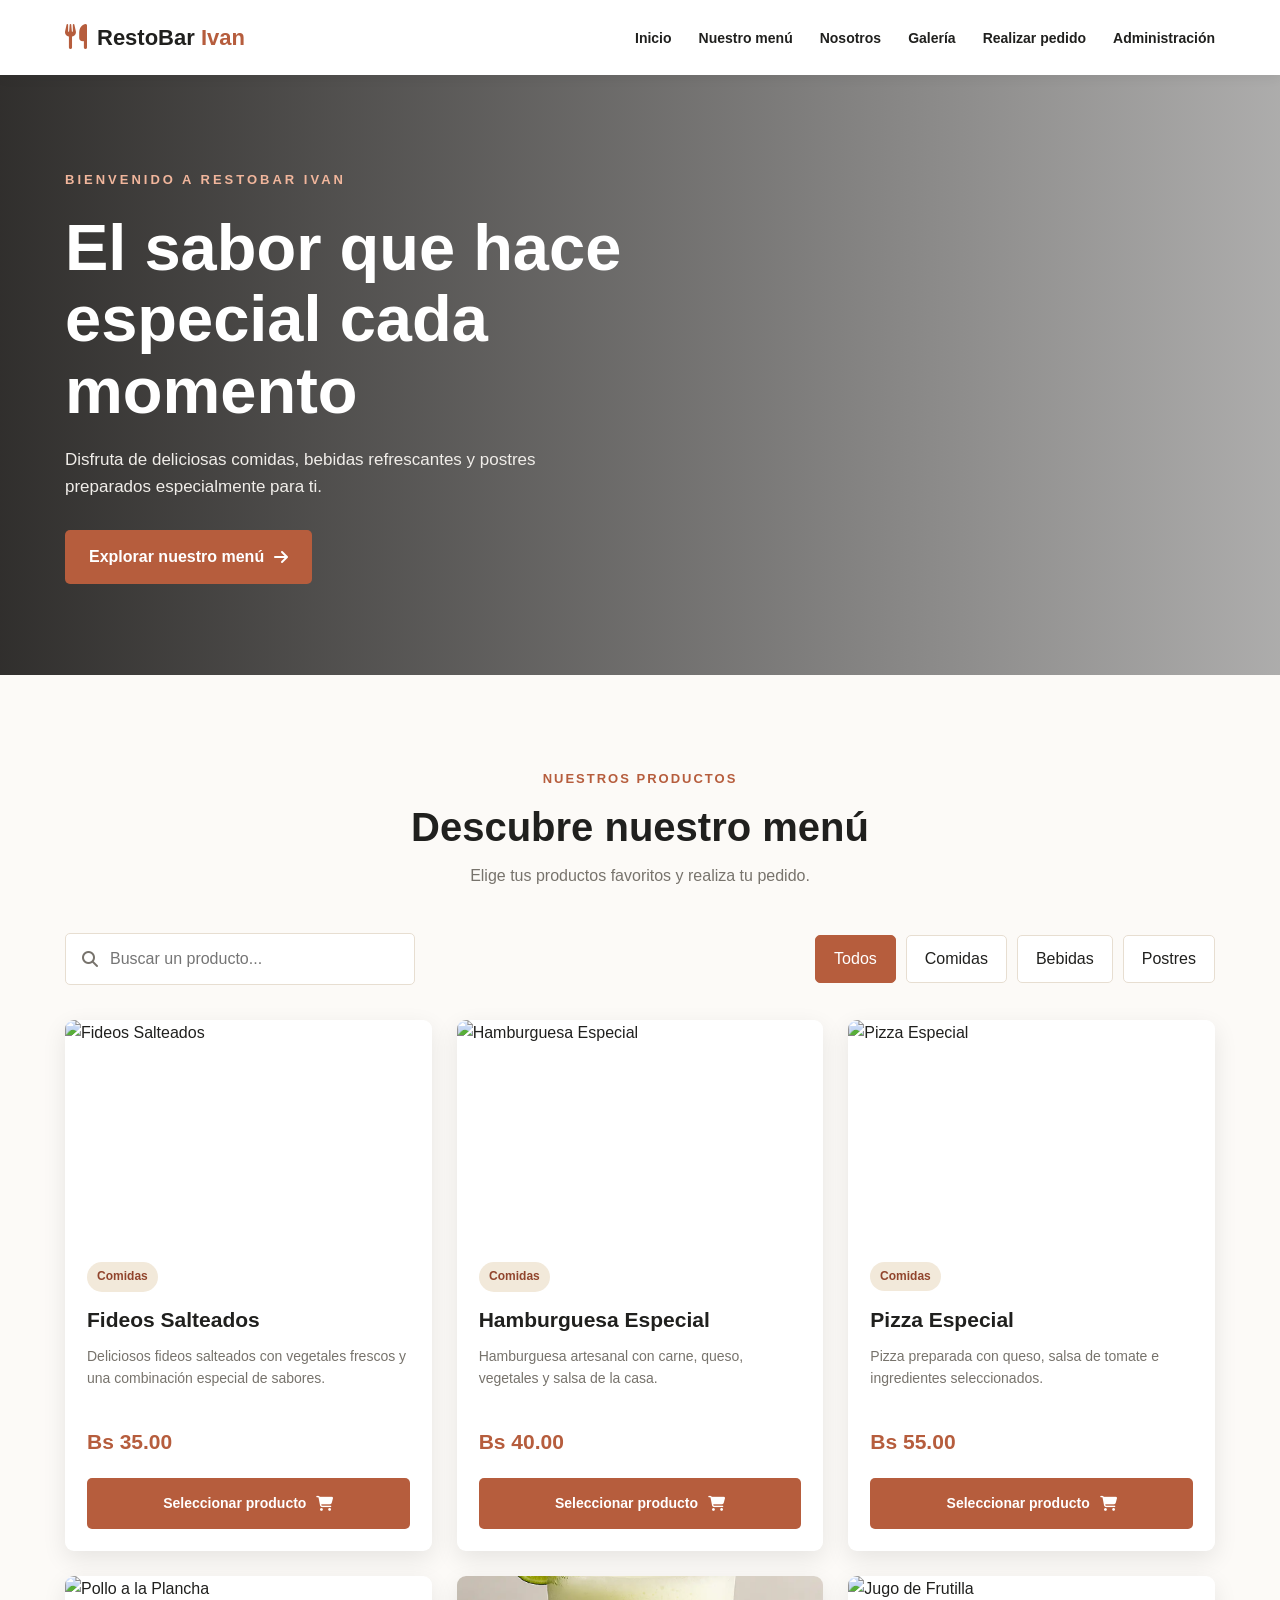
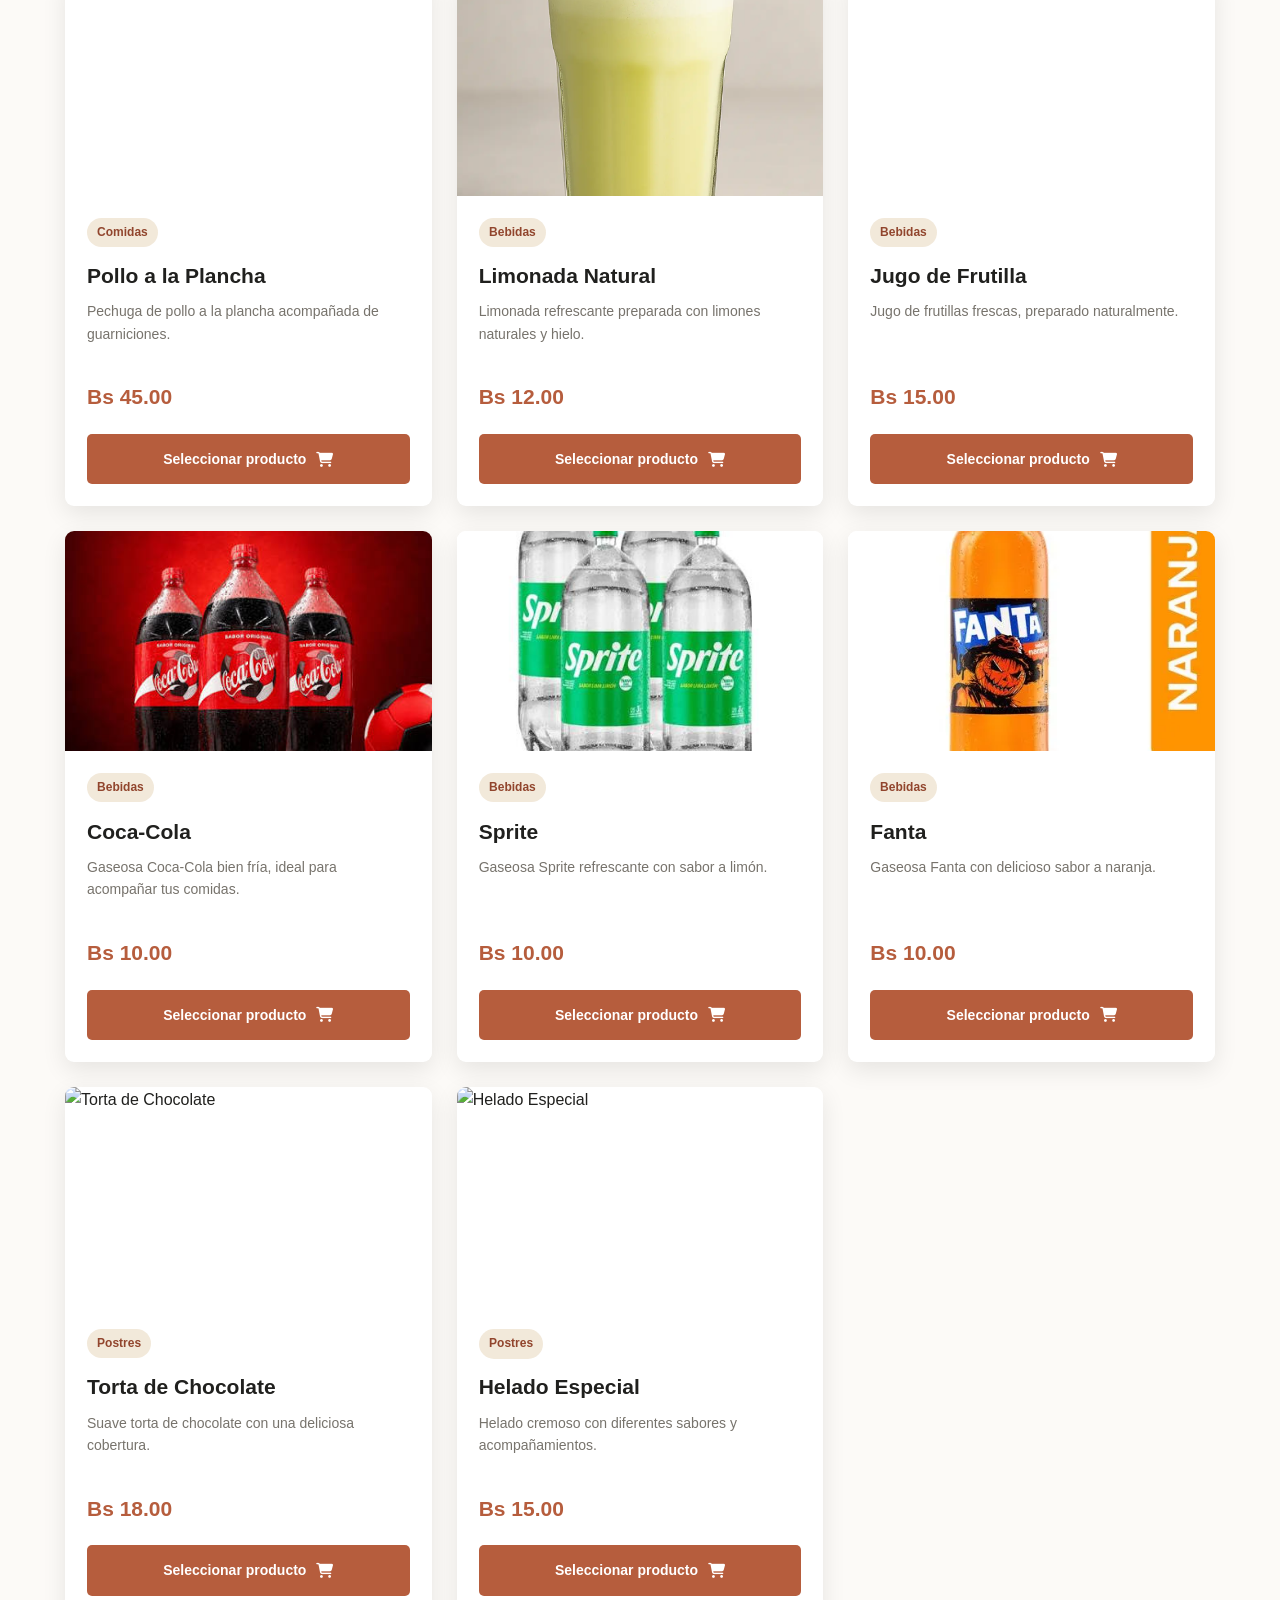
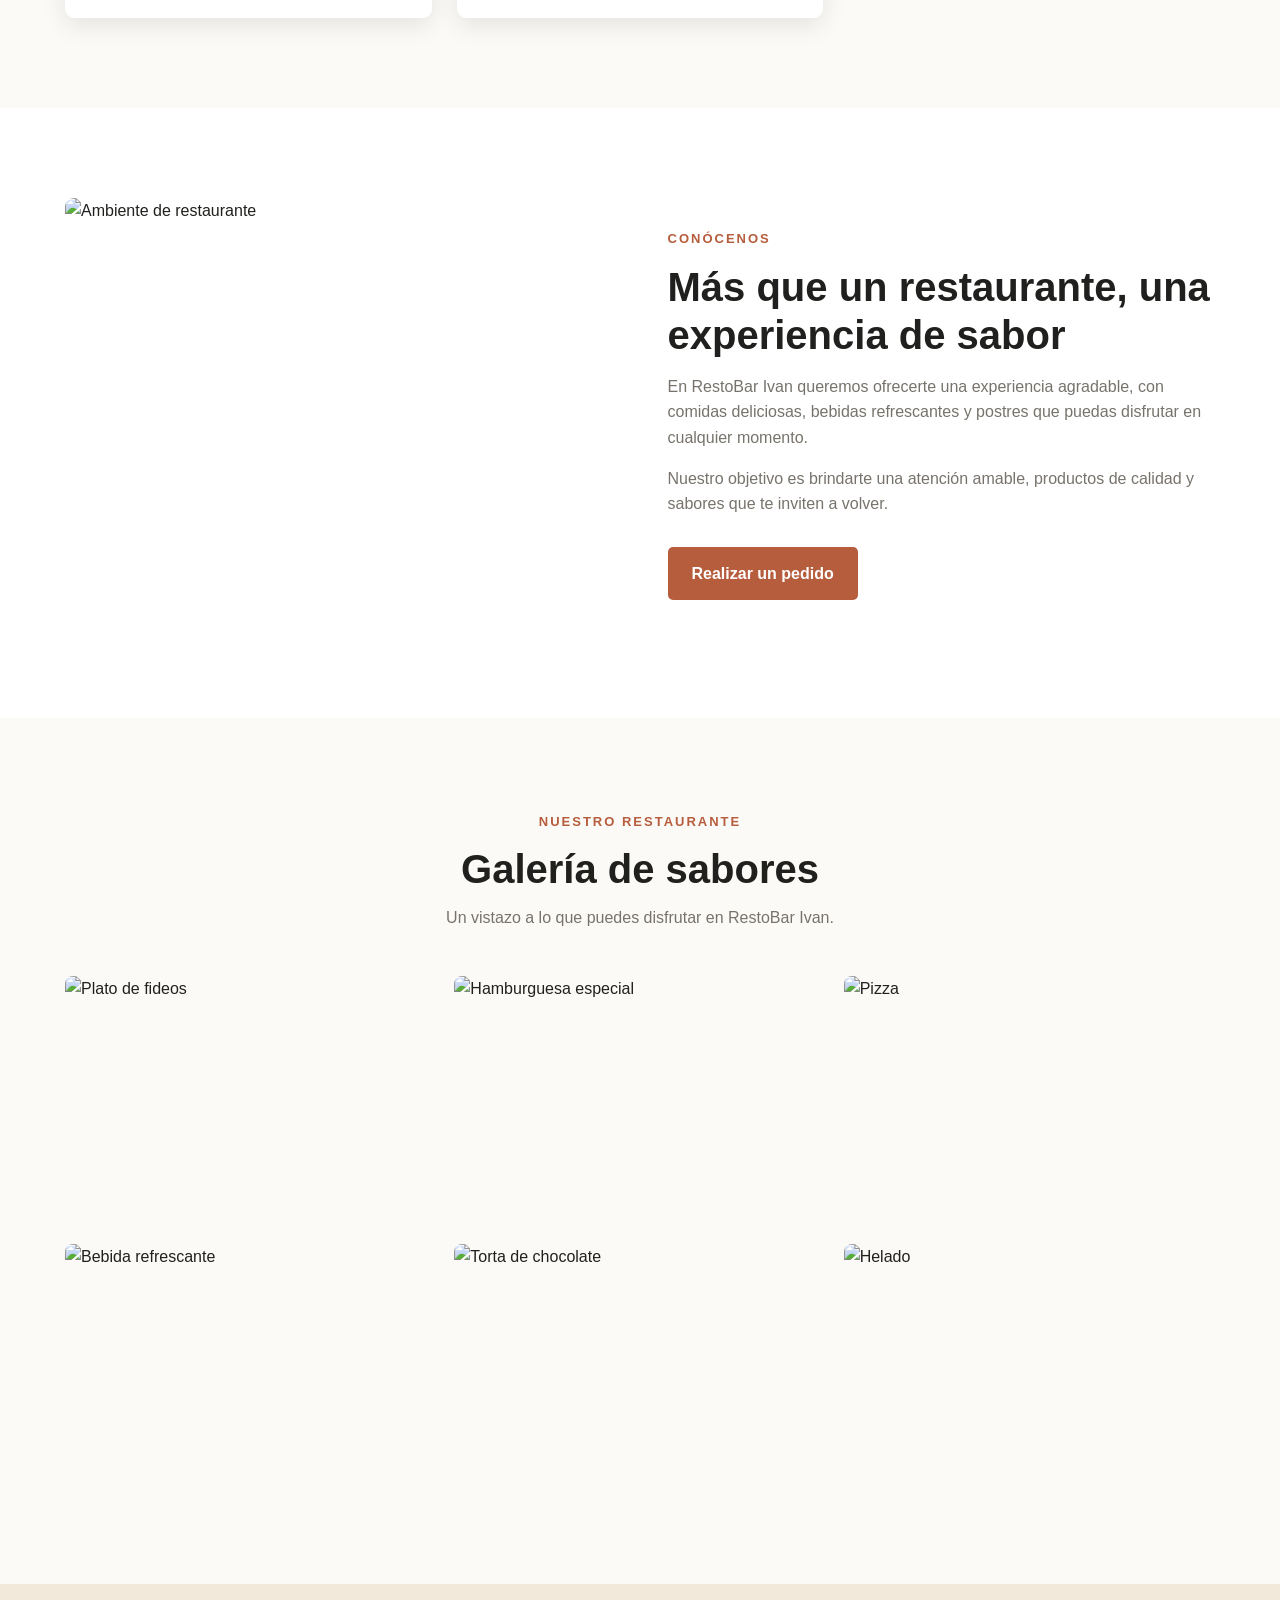
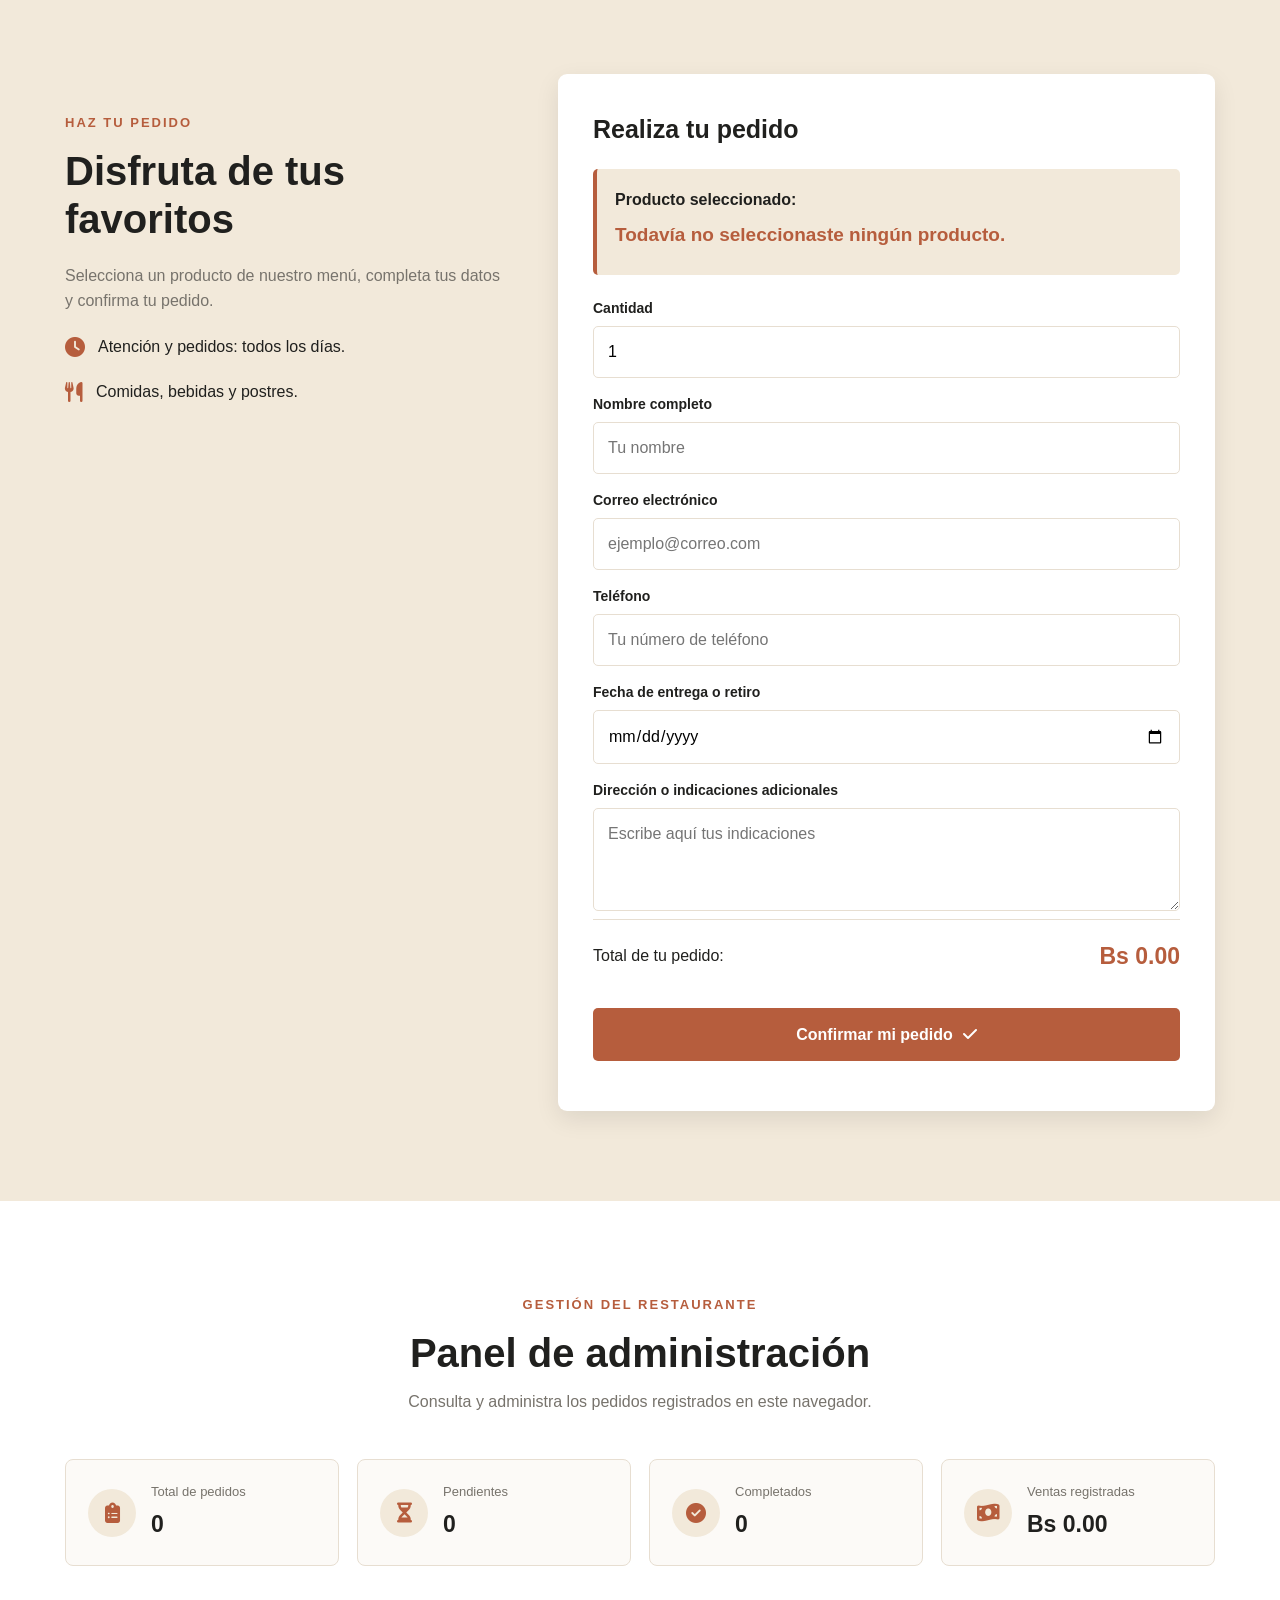
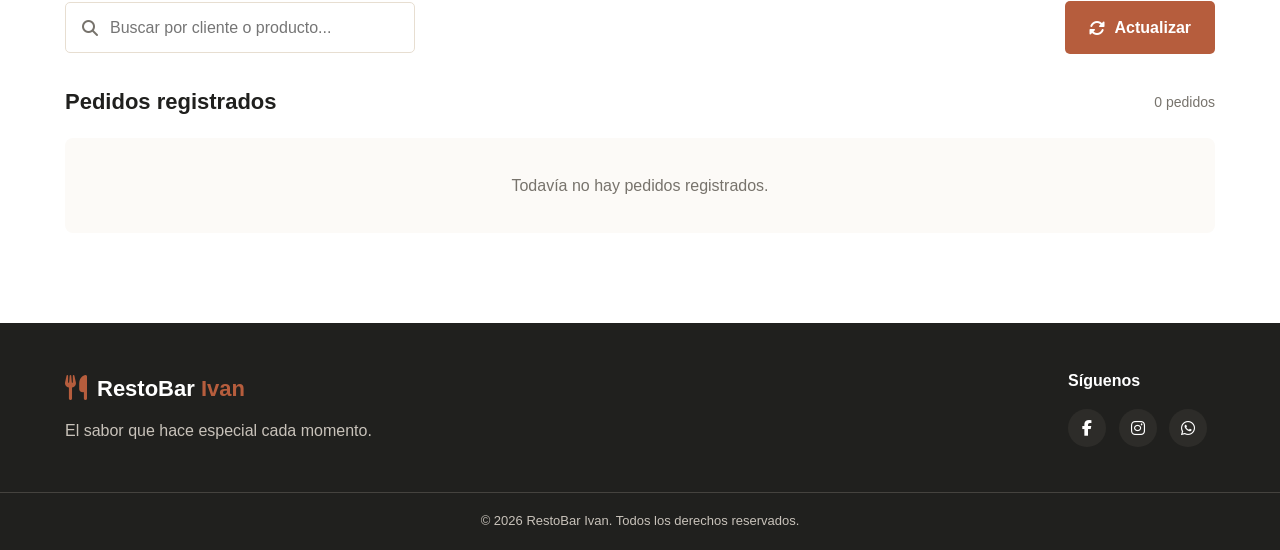
==== index.html @ 2845a268 "Add files via upload" ====
<!DOCTYPE html>
<html lang="es">
<head>
    <meta charset="UTF-8">
    <meta name="viewport" content="width=device-width, initial-scale=1.0">
    <meta name="description" content="RestoBar Ivan: comidas, bebidas y postres preparados con ingredientes de calidad.">
    <title>RestoBar Ivan | Restaurante</title>

    <link rel="stylesheet" href="style.css">

    <!-- Iconos -->
    <link rel="stylesheet"
          href="https://cdnjs.cloudflare.com/ajax/libs/font-awesome/6.5.2/css/all.min.css">
</head>

<body>

    <!-- ENCABEZADO Y NAVEGACIÓN -->
    <header class="header">
        <nav class="navbar container">
            <a href="#inicio" class="logo">
                <i class="fa-solid fa-utensils"></i>
                <span>RestoBar <strong>Ivan</strong></span>
            </a>

            <button class="menu-toggle" id="menuToggle" aria-label="Abrir menú">
                <i class="fa-solid fa-bars"></i>
            </button>

            <ul class="nav-links" id="navLinks">
                <li><a href="#inicio">Inicio</a></li>
                <li><a href="#menu">Nuestro menú</a></li>
                <li><a href="#nosotros">Nosotros</a></li>
                <li><a href="#galeria">Galería</a></li>
                <li><a href="#reservas">Realizar pedido</a></li>
                <li><a href="#pedidos">Administración</a></li>
            </ul>
        </nav>
    </header>

    <main>

        <!-- INICIO -->
        <section class="hero" id="inicio">
            <div class="hero-overlay"></div>

            <div class="hero-content container">
                <span class="hero-subtitle">BIENVENIDO A RESTOBAR IVAN</span>
                <h1>El sabor que hace especial cada momento</h1>
                <p>
                    Disfruta de deliciosas comidas, bebidas refrescantes
                    y postres preparados especialmente para ti.
                </p>

                <a href="#menu" class="btn">
                    Explorar nuestro menú
                    <i class="fa-solid fa-arrow-right"></i>
                </a>
            </div>
        </section>

        <!-- MENÚ -->
        <section class="menu-section section-padding" id="menu">
            <div class="container">

                <div class="section-heading">
                    <span class="section-subtitle">NUESTROS PRODUCTOS</span>
                    <h2>Descubre nuestro menú</h2>
                    <p>Elige tus productos favoritos y realiza tu pedido.</p>
                </div>

                <div class="menu-tools">
                    <div class="search-box">
                        <i class="fa-solid fa-magnifying-glass"></i>
                        <input
                            type="search"
                            id="buscador"
                            placeholder="Buscar un producto..."
                            aria-label="Buscar productos">
                    </div>

                    <div class="filter-buttons">
                        <button class="filter-btn active" data-category="Todos">Todos</button>
                        <button class="filter-btn" data-category="Comidas">Comidas</button>
                        <button class="filter-btn" data-category="Bebidas">Bebidas</button>
                        <button class="filter-btn" data-category="Postres">Postres</button>
                    </div>
                </div>

                <div class="menu-grid" id="menuGrid">
                    <p class="loading-message">Cargando nuestro menú...</p>
                </div>

            </div>
        </section>

        <!-- NOSOTROS -->
        <section class="about-section section-padding" id="nosotros">
            <div class="container about-container">

                <div class="about-image">
                    <img
                        src="https://images.unsplash.com/photo-1414235077428-338989a2e8c0?w=1000"
                        alt="Ambiente de restaurante">
                </div>

                <div class="about-content">
                    <span class="section-subtitle">CONÓCENOS</span>
                    <h2>Más que un restaurante, una experiencia de sabor</h2>

                    <p>
                        En RestoBar Ivan queremos ofrecerte una experiencia
                        agradable, con comidas deliciosas, bebidas refrescantes
                        y postres que puedas disfrutar en cualquier momento.
                    </p>

                    <p>
                        Nuestro objetivo es brindarte una atención amable,
                        productos de calidad y sabores que te inviten a volver.
                    </p>

                    <a href="#reservas" class="btn">
                        Realizar un pedido
                    </a>
                </div>

            </div>
        </section>

        <!-- GALERÍA -->
        <section class="gallery-section section-padding" id="galeria">
            <div class="container">

                <div class="section-heading">
                    <span class="section-subtitle">NUESTRO RESTAURANTE</span>
                    <h2>Galería de sabores</h2>
                    <p>Un vistazo a lo que puedes disfrutar en RestoBar Ivan.</p>
                </div>

                <div class="gallery-grid">
                    <div class="gallery-item">
                        <img
                            src="https://images.unsplash.com/photo-1569718212165-3a8278d5f624?w=800"
                            alt="Plato de fideos">
                    </div>

                    <div class="gallery-item">
                        <img
                            src="https://images.unsplash.com/photo-1568901346375-23c9450c58cd?w=800"
                            alt="Hamburguesa especial">
                    </div>

                    <div class="gallery-item">
                        <img
                            src="https://images.unsplash.com/photo-1513104890138-7c749659a591?w=800"
                            alt="Pizza">
                    </div>

                    <div class="gallery-item">
                        <img
                            src="https://images.unsplash.com/photo-1513558161293-cdaf765edfd4?w=800"
                            alt="Bebida refrescante">
                    </div>

                    <div class="gallery-item">
                        <img
                            src="https://images.unsplash.com/photo-1578985545062-69928b1d9587?w=800"
                            alt="Torta de chocolate">
                    </div>

                    <div class="gallery-item">
                        <img
                            src="https://images.unsplash.com/photo-1563805042-7684c019e1cb?w=800"
                            alt="Helado">
                    </div>
                </div>

            </div>
        </section>

        <!-- FORMULARIO DE PEDIDOS -->
        <section class="reservation-section section-padding" id="reservas">
            <div class="container reservation-container">

                <div class="reservation-info">
                    <span class="section-subtitle">HAZ TU PEDIDO</span>
                    <h2>Disfruta de tus favoritos</h2>

                    <p>
                        Selecciona un producto de nuestro menú, completa tus
                        datos y confirma tu pedido.
                    </p>

                    <div class="contact-item">
                        <i class="fa-solid fa-clock"></i>
                        <span>Atención y pedidos: todos los días.</span>
                    </div>

                    <div class="contact-item">
                        <i class="fa-solid fa-utensils"></i>
                        <span>Comidas, bebidas y postres.</span>
                    </div>
                </div>

                <form id="reservationForm" class="reservation-form">

                    <h3>Realiza tu pedido</h3>

                    <div class="order-details">
                        <p><strong>Producto seleccionado:</strong></p>
                        <p id="pedidoSeleccionado">
                            Todavía no seleccionaste ningún producto.
                        </p>
                        <p id="precioSeleccionado"></p>
                    </div>

                    <input type="hidden" id="productoPedido">

                    <label for="cantidadPedido">Cantidad</label>
                    <input
                        type="number"
                        id="cantidadPedido"
                        min="1"
                        max="50"
                        value="1"
                        required>

                    <label for="nombre">Nombre completo</label>
                    <input
                        type="text"
                        id="nombre"
                        placeholder="Tu nombre"
                        required>

                    <label for="correo">Correo electrónico</label>
                    <input
                        type="email"
                        id="correo"
                        placeholder="ejemplo@correo.com"
                        required>

                    <label for="telefono">Teléfono</label>
                    <input
                        type="tel"
                        id="telefono"
                        placeholder="Tu número de teléfono"
                        required>

                    <label for="fecha">Fecha de entrega o retiro</label>
                    <input type="date" id="fecha" required>

                    <label for="mensaje">Dirección o indicaciones adicionales</label>
                    <textarea
                        id="mensaje"
                        rows="3"
                        placeholder="Escribe aquí tus indicaciones"></textarea>

                    <div class="order-total">
                        <span>Total de tu pedido:</span>
                        <strong id="totalPedido">Bs 0.00</strong>
                    </div>

                    <button type="submit" class="btn btn-submit">
                        Confirmar mi pedido
                        <i class="fa-solid fa-check"></i>
                    </button>

                    <p id="formMessage" class="form-message" aria-live="polite"></p>

                </form>

            </div>
        </section>

        <!-- PANEL DE ADMINISTRACIÓN -->
        <section class="admin-section section-padding" id="pedidos">
            <div class="container">

                <div class="section-heading">
                    <span class="section-subtitle">GESTIÓN DEL RESTAURANTE</span>
                    <h2>Panel de administración</h2>
                    <p>Consulta y administra los pedidos registrados en este navegador.</p>
                </div>

                <div class="admin-stats">

                    <div class="stat-card">
                        <div class="stat-icon">
                            <i class="fa-solid fa-clipboard-list"></i>
                        </div>
                        <div>
                            <p>Total de pedidos</p>
                            <h3 id="totalPedidos">0</h3>
                        </div>
                    </div>

                    <div class="stat-card">
                        <div class="stat-icon">
                            <i class="fa-solid fa-hourglass-half"></i>
                        </div>
                        <div>
                            <p>Pendientes</p>
                            <h3 id="pedidosPendientes">0</h3>
                        </div>
                    </div>

                    <div class="stat-card">
                        <div class="stat-icon">
                            <i class="fa-solid fa-circle-check"></i>
                        </div>
                        <div>
                            <p>Completados</p>
                            <h3 id="pedidosCompletados">0</h3>
                        </div>
                    </div>

                    <div class="stat-card">
                        <div class="stat-icon">
                            <i class="fa-solid fa-money-bill-wave"></i>
                        </div>
                        <div>
                            <p>Ventas registradas</p>
                            <h3 id="ventasTotales">Bs 0.00</h3>
                        </div>
                    </div>

                </div>

                <div class="admin-tools">
                    <div class="search-box">
                        <i class="fa-solid fa-magnifying-glass"></i>
                        <input
                            type="search"
                            id="buscarPedido"
                            placeholder="Buscar por cliente o producto...">
                    </div>

                    <button class="btn" id="actualizarPedidos" type="button">
                        <i class="fa-solid fa-rotate"></i>
                        Actualizar
                    </button>
                </div>

                <div class="orders-heading">
                    <h3>Pedidos registrados</h3>
                    <span id="cantidadPedidos">0 pedidos</span>
                </div>

                <div class="orders-container" id="listaPedidos">
                    <p class="no-orders">Todavía no hay pedidos registrados.</p>
                </div>

            </div>
        </section>

    </main>

    <!-- PIE DE PÁGINA -->
    <footer class="footer">
        <div class="container footer-content">

            <div class="footer-brand">
                <a href="#inicio" class="logo">
                    <i class="fa-solid fa-utensils"></i>
                    <span>RestoBar <strong>Ivan</strong></span>
                </a>
                <p>El sabor que hace especial cada momento.</p>
            </div>

            <div class="footer-social">
                <h4>Síguenos</h4>
                <a href="#inicio" aria-label="Facebook">
                    <i class="fa-brands fa-facebook-f"></i>
                </a>
                <a href="#inicio" aria-label="Instagram">
                    <i class="fa-brands fa-instagram"></i>
                </a>
                <a href="#inicio" aria-label="WhatsApp">
                    <i class="fa-brands fa-whatsapp"></i>
                </a>
            </div>

        </div>

        <div class="footer-bottom">
            <p>&copy; 2026 RestoBar Ivan. Todos los derechos reservados.</p>
        </div>
    </footer>

    <script src="script.js"></script>

</body>
</html>
---- style.css ----
/* =========================================
   CONFIGURACIÓN GENERAL
========================================= */

:root {
    --primary: #B65D3D;
    --primary-dark: #91452D;
    --dark: #20201E;
    --dark-light: #2D2C29;
    --cream: #F2E9DA;
    --white: #FFFFFF;
    --gray: #77736C;
    --olive: #78805B;
    --border: #E7DED1;
    --shadow: 0 8px 25px rgba(0, 0, 0, 0.09);
}

* {
    margin: 0;
    padding: 0;
    box-sizing: border-box;
    scroll-behavior: smooth;
}

body {
    font-family: Arial, Helvetica, sans-serif;
    color: var(--dark);
    background: var(--white);
    line-height: 1.6;
}

img {
    display: block;
    width: 100%;
}

a {
    text-decoration: none;
    color: inherit;
}

button,
input,
textarea {
    font: inherit;
}

button {
    cursor: pointer;
}

.container {
    width: min(1150px, 90%);
    margin: auto;
}

.section-padding {
    padding: 90px 0;
}

.section-heading {
    text-align: center;
    max-width: 650px;
    margin: 0 auto 45px;
}

.section-subtitle {
    color: var(--primary);
    font-weight: 700;
    font-size: 13px;
    letter-spacing: 2px;
}

.section-heading h2,
.about-content h2,
.reservation-info h2 {
    font-size: clamp(28px, 4vw, 40px);
    line-height: 1.2;
    margin: 12px 0;
}

.section-heading p {
    color: var(--gray);
}

/* =========================================
   BOTONES
========================================= */

.btn {
    display: inline-flex;
    align-items: center;
    justify-content: center;
    gap: 10px;
    padding: 14px 24px;
    border: none;
    border-radius: 5px;
    background: var(--primary);
    color: var(--white);
    font-weight: 700;
    transition: 0.3s ease;
}

.btn:hover {
    background: var(--primary-dark);
    transform: translateY(-3px);
}

/* =========================================
   ENCABEZADO Y NAVEGACIÓN
========================================= */

.header {
    position: sticky;
    top: 0;
    z-index: 1000;
    background: var(--white);
    box-shadow: 0 2px 12px rgba(0, 0, 0, 0.07);
}

.navbar {
    min-height: 75px;
    display: flex;
    align-items: center;
    justify-content: space-between;
}

.logo {
    display: flex;
    align-items: center;
    gap: 10px;
    color: var(--dark);
    font-size: 22px;
    font-weight: 700;
}

.logo i {
    color: var(--primary);
    font-size: 25px;
}

.logo strong {
    color: var(--primary);
}

.nav-links {
    display: flex;
    align-items: center;
    gap: 27px;
    list-style: none;
}

.nav-links a {
    font-size: 14px;
    font-weight: 600;
    transition: color 0.3s;
}

.nav-links a:hover {
    color: var(--primary);
}

.menu-toggle {
    display: none;
    background: none;
    border: none;
    color: var(--dark);
    font-size: 24px;
}

/* =========================================
   PORTADA
========================================= */

.hero {
    min-height: 600px;
    position: relative;
    display: flex;
    align-items: center;
    background:
        url("https://images.unsplash.com/photo-1517248135467-4c7edcad34c4?w=1600")
        center/cover no-repeat;
    color: var(--white);
}

.hero-overlay {
    position: absolute;
    inset: 0;
    background: linear-gradient(
        90deg,
        rgba(20, 18, 16, 0.88),
        rgba(20, 18, 16, 0.35)
    );
}

.hero-content {
    position: relative;
    z-index: 1;
    animation: aparecer 1s ease;
}

.hero-subtitle {
    color: #F1B69C;
    letter-spacing: 3px;
    font-weight: 700;
    font-size: 13px;
}

.hero h1 {
    max-width: 700px;
    font-size: clamp(40px, 6vw, 65px);
    line-height: 1.1;
    margin: 20px 0;
}

.hero p {
    max-width: 550px;
    color: #F0EDE9;
    margin-bottom: 30px;
    font-size: 17px;
}

/* =========================================
   MENÚ Y BUSCADOR
========================================= */

.menu-section {
    background: #FCFAF7;
}

.menu-tools {
    display: flex;
    align-items: center;
    justify-content: space-between;
    flex-wrap: wrap;
    gap: 20px;
    margin-bottom: 35px;
}

.search-box {
    display: flex;
    align-items: center;
    gap: 12px;
    width: min(350px, 100%);
    padding: 12px 16px;
    border: 1px solid var(--border);
    border-radius: 5px;
    background: var(--white);
}

.search-box i {
    color: var(--gray);
}

.search-box input {
    width: 100%;
    border: none;
    outline: none;
    background: transparent;
}

.filter-buttons {
    display: flex;
    flex-wrap: wrap;
    gap: 10px;
}

.filter-btn {
    padding: 10px 18px;
    border: 1px solid var(--border);
    border-radius: 5px;
    background: var(--white);
    color: var(--dark);
    transition: 0.3s;
}

.filter-btn:hover,
.filter-btn.active {
    background: var(--primary);
    color: var(--white);
    border-color: var(--primary);
}

.menu-grid {
    display: grid;
    grid-template-columns: repeat(3, 1fr);
    gap: 25px;
}

.menu-card {
    overflow: hidden;
    background: var(--white);
    border-radius: 9px;
    box-shadow: var(--shadow);
    transition: transform 0.3s, box-shadow 0.3s;
    animation: deslizarArriba 0.6s ease both;
}

.menu-card:hover {
    transform: translateY(-8px);
    box-shadow: 0 15px 30px rgba(0, 0, 0, 0.13);
}

.menu-card-image {
    height: 220px;
    overflow: hidden;
}

.menu-card-image img {
    height: 100%;
    object-fit: cover;
    transition: transform 0.5s;
}

.menu-card:hover .menu-card-image img {
    transform: scale(1.08);
}

.menu-card-content {
    padding: 22px;
}

.menu-category {
    display: inline-block;
    padding: 5px 10px;
    border-radius: 20px;
    background: var(--cream);
    color: var(--primary-dark);
    font-size: 12px;
    font-weight: 700;
}

.menu-card-content h3 {
    margin: 12px 0 8px;
    font-size: 21px;
}

.menu-card-content p {
    min-height: 65px;
    color: var(--gray);
    font-size: 14px;
}

.menu-card-bottom {
    display: flex;
    justify-content: space-between;
    align-items: center;
    margin-top: 15px;
}

.menu-price {
    color: var(--primary);
    font-size: 21px;
    font-weight: 700;
}

.btn-order {
    width: 100%;
    margin-top: 20px;
    display: flex;
    align-items: center;
    justify-content: center;
    gap: 10px;
    font-size: 14px;
}

.btn-order i {
    font-size: 15px;
}

.btn-order:hover {
    background: var(--primary-dark);
    transform: translateY(-3px);
}

.no-results,
.loading-message {
    grid-column: 1 / -1;
    text-align: center;
    color: var(--gray);
    padding: 35px;
}

/* =========================================
   NOSOTROS
========================================= */

.about-container {
    display: grid;
    grid-template-columns: 1fr 1fr;
    align-items: center;
    gap: 55px;
}

.about-image {
    height: 430px;
    overflow: hidden;
    border-radius: 9px;
}

.about-image img {
    height: 100%;
    object-fit: cover;
    transition: transform 0.5s;
}

.about-image:hover img {
    transform: scale(1.05);
}

.about-content p {
    color: var(--gray);
    margin: 15px 0;
}

.about-content .btn {
    margin-top: 15px;
}

/* =========================================
   GALERÍA
========================================= */

.gallery-section {
    background: #FCFAF7;
}

.gallery-grid {
    display: grid;
    grid-template-columns: repeat(3, 1fr);
    gap: 18px;
}

.gallery-item {
    height: 250px;
    overflow: hidden;
    border-radius: 8px;
}

.gallery-item img {
    height: 100%;
    object-fit: cover;
    transition: transform 0.5s;
}

.gallery-item:hover img {
    transform: scale(1.1);
}

/* =========================================
   FORMULARIO DE PEDIDOS
========================================= */

.reservation-section {
    background: var(--cream);
}

.reservation-container {
    display: grid;
    grid-template-columns: 0.8fr 1.2fr;
    align-items: start;
    gap: 55px;
}

.reservation-info {
    padding-top: 35px;
}

.reservation-info p {
    color: var(--gray);
    margin: 20px 0;
}

.contact-item {
    display: flex;
    align-items: center;
    gap: 13px;
    margin: 20px 0;
    color: var(--dark);
}

.contact-item i {
    color: var(--primary);
    font-size: 20px;
}

.reservation-form {
    padding: 35px;
    background: var(--white);
    border-radius: 9px;
    box-shadow: var(--shadow);
}

.reservation-form h3 {
    font-size: 25px;
    margin-bottom: 20px;
}

.reservation-form label {
    display: block;
    margin: 15px 0 7px;
    font-weight: 600;
    font-size: 14px;
}

.reservation-form input,
.reservation-form textarea {
    width: 100%;
    padding: 12px 14px;
    border: 1px solid var(--border);
    border-radius: 5px;
    outline: none;
    background: var(--white);
}

.reservation-form input:focus,
.reservation-form textarea:focus {
    border-color: var(--primary);
}

.reservation-form textarea {
    resize: vertical;
}

.order-details {
    background: var(--cream);
    padding: 18px;
    border-left: 4px solid var(--primary);
    border-radius: 5px;
    margin-bottom: 22px;
}

.order-details p {
    margin-bottom: 7px;
}

#pedidoSeleccionado {
    font-size: 19px;
    font-weight: 700;
    color: var(--primary);
}

#precioSeleccionado {
    color: var(--gray);
    font-size: 13px;
}

.order-total {
    display: flex;
    justify-content: space-between;
    align-items: center;
    padding: 18px 0;
    margin-bottom: 15px;
    border-top: 1px solid var(--border);
    font-size: 16px;
}

.order-total strong {
    color: var(--primary);
    font-size: 23px;
}

.btn-submit {
    width: 100%;
}

.form-message {
    margin-top: 15px;
    text-align: center;
    font-weight: 600;
}

.form-message.success {
    color: #287A43;
}

.form-message.error {
    color: #B3261E;
}

/* =========================================
   PANEL DE ADMINISTRACIÓN
========================================= */

.admin-section {
    background: var(--white);
}

.admin-stats {
    display: grid;
    grid-template-columns: repeat(4, 1fr);
    gap: 18px;
    margin-bottom: 35px;
}

.stat-card {
    display: flex;
    align-items: center;
    gap: 15px;
    padding: 22px;
    border: 1px solid var(--border);
    border-radius: 8px;
    background: #FCFAF7;
}

.stat-icon {
    width: 48px;
    height: 48px;
    flex-shrink: 0;
    display: grid;
    place-items: center;
    border-radius: 50%;
    background: var(--cream);
    color: var(--primary);
    font-size: 20px;
}

.stat-card p {
    color: var(--gray);
    font-size: 13px;
}

.stat-card h3 {
    font-size: 23px;
    margin-top: 3px;
}

.admin-tools {
    display: flex;
    justify-content: space-between;
    align-items: center;
    flex-wrap: wrap;
    gap: 15px;
    margin-bottom: 30px;
}

.orders-heading {
    display: flex;
    justify-content: space-between;
    align-items: center;
    margin-bottom: 18px;
}

.orders-heading h3 {
    font-size: 22px;
}

.orders-heading span {
    color: var(--gray);
    font-size: 14px;
}

.orders-container {
    display: grid;
    gap: 18px;
}

.order-card {
    padding: 22px;
    border: 1px solid var(--border);
    border-radius: 8px;
    background: #FCFAF7;
    animation: aparecer 0.4s ease;
}

.order-card-header {
    display: flex;
    justify-content: space-between;
    align-items: center;
    gap: 15px;
    flex-wrap: wrap;
    padding-bottom: 15px;
    border-bottom: 1px solid var(--border);
}

.order-id {
    font-weight: 700;
    color: var(--primary);
}

.order-status {
    padding: 6px 12px;
    border-radius: 20px;
    font-size: 12px;
    font-weight: 700;
}

.status-pendiente {
    background: #FFF0C2;
    color: #805900;
}

.status-preparacion {
    background: #DCEBFF;
    color: #245A9B;
}

.status-completado {
    background: #DDF4E2;
    color: #287A43;
}

.status-cancelado {
    background: #F9DEDC;
    color: #B3261E;
}

.order-information {
    display: grid;
    grid-template-columns: repeat(2, 1fr);
    gap: 10px 25px;
    padding: 18px 0;
}

.order-information p {
    color: var(--gray);
    font-size: 14px;
    overflow-wrap: anywhere;
}

.order-information strong {
    color: var(--dark);
}

.order-card-footer {
    display: flex;
    justify-content: space-between;
    align-items: center;
    flex-wrap: wrap;
    gap: 15px;
    padding-top: 15px;
    border-top: 1px solid var(--border);
}

.order-total-admin {
    color: var(--primary);
    font-size: 20px;
    font-weight: 700;
}

.order-actions {
    display: flex;
    align-items: center;
    gap: 10px;
    flex-wrap: wrap;
}

.order-actions select {
    padding: 9px;
    border: 1px solid var(--border);
    border-radius: 5px;
    background: var(--white);
}

.btn-delete {
    padding: 9px 13px;
    border: none;
    border-radius: 5px;
    background: #F9DEDC;
    color: #B3261E;
    transition: 0.3s;
}

.btn-delete:hover {
    background: #EFB8B4;
}

.no-orders {
    padding: 35px;
    text-align: center;
    color: var(--gray);
    background: #FCFAF7;
    border-radius: 8px;
}

/* =========================================
   PIE DE PÁGINA
========================================= */

.footer {
    background: var(--dark);
    color: var(--white);
}

.footer-content {
    display: flex;
    justify-content: space-between;
    align-items: center;
    gap: 30px;
    padding-top: 45px;
    padding-bottom: 45px;
}

.footer .logo {
    color: var(--white);
}

.footer-brand p {
    color: #C8C2BA;
    margin-top: 12px;
}

.footer-social h4 {
    margin-bottom: 15px;
}

.footer-social a {
    display: inline-grid;
    place-items: center;
    width: 38px;
    height: 38px;
    margin-right: 8px;
    border-radius: 50%;
    background: var(--dark-light);
    color: var(--white);
    transition: 0.3s;
}

.footer-social a:hover {
    background: var(--primary);
    transform: translateY(-3px);
}

.footer-bottom {
    padding: 18px;
    border-top: 1px solid #45433F;
    text-align: center;
    color: #C8C2BA;
    font-size: 13px;
}

/* =========================================
   ANIMACIONES
========================================= */

@keyframes aparecer {
    from {
        opacity: 0;
    }

    to {
        opacity: 1;
    }
}

@keyframes deslizarArriba {
    from {
        opacity: 0;
        transform: translateY(30px);
    }

    to {
        opacity: 1;
        transform: translateY(0);
    }
}

@keyframes zoomEntrada {
    from {
        opacity: 0;
        transform: scale(0.92);
    }

    to {
        opacity: 1;
        transform: scale(1);
    }
}

.hero-content {
    animation: deslizarArriba 0.9s ease both;
}

.about-image {
    animation: zoomEntrada 0.8s ease both;
}

.gallery-item {
    animation: aparecer 0.8s ease both;
}

/* =========================================
   DISEÑO RESPONSIVE
========================================= */

@media (max-width: 950px) {
    .nav-links {
        gap: 15px;
    }

    .nav-links a {
        font-size: 13px;
    }

    .menu-grid {
        grid-template-columns: repeat(2, 1fr);
    }

    .admin-stats {
        grid-template-columns: repeat(2, 1fr);
    }
}

@media (max-width: 750px) {
    .section-padding {
        padding: 65px 0;
    }

    .menu-toggle {
        display: block;
    }

    .nav-links {
        display: none;
        position: absolute;
        top: 75px;
        left: 0;
        width: 100%;
        padding: 20px 5%;
        flex-direction: column;
        align-items: flex-start;
        gap: 18px;
        background: var(--white);
        box-shadow: var(--shadow);
    }

    .nav-links.active {
        display: flex;
    }

    .hero {
        min-height: 520px;
    }

    .about-container,
    .reservation-container {
        grid-template-columns: 1fr;
    }

    .about-image {
        height: 320px;
    }

    .reservation-info {
        padding-top: 0;
    }

    .gallery-grid {
        grid-template-columns: repeat(2, 1fr);
    }

    .footer-content {
        flex-direction: column;
        align-items: flex-start;
    }
}

@media (max-width: 520px) {
    .menu-grid,
    .gallery-grid,
    .admin-stats {
        grid-template-columns: 1fr;
    }

    .menu-tools {
        align-items: stretch;
    }

    .filter-buttons {
        justify-content: center;
    }

    .filter-btn {
        flex: 1;
    }

    .reservation-form {
        padding: 22px;
    }

    .order-information {
        grid-template-columns: 1fr;
    }

    .order-card-footer,
    .orders-heading {
        align-items: flex-start;
        flex-direction: column;
    }

    .hero h1 {
        font-size: 39px;
    }
}
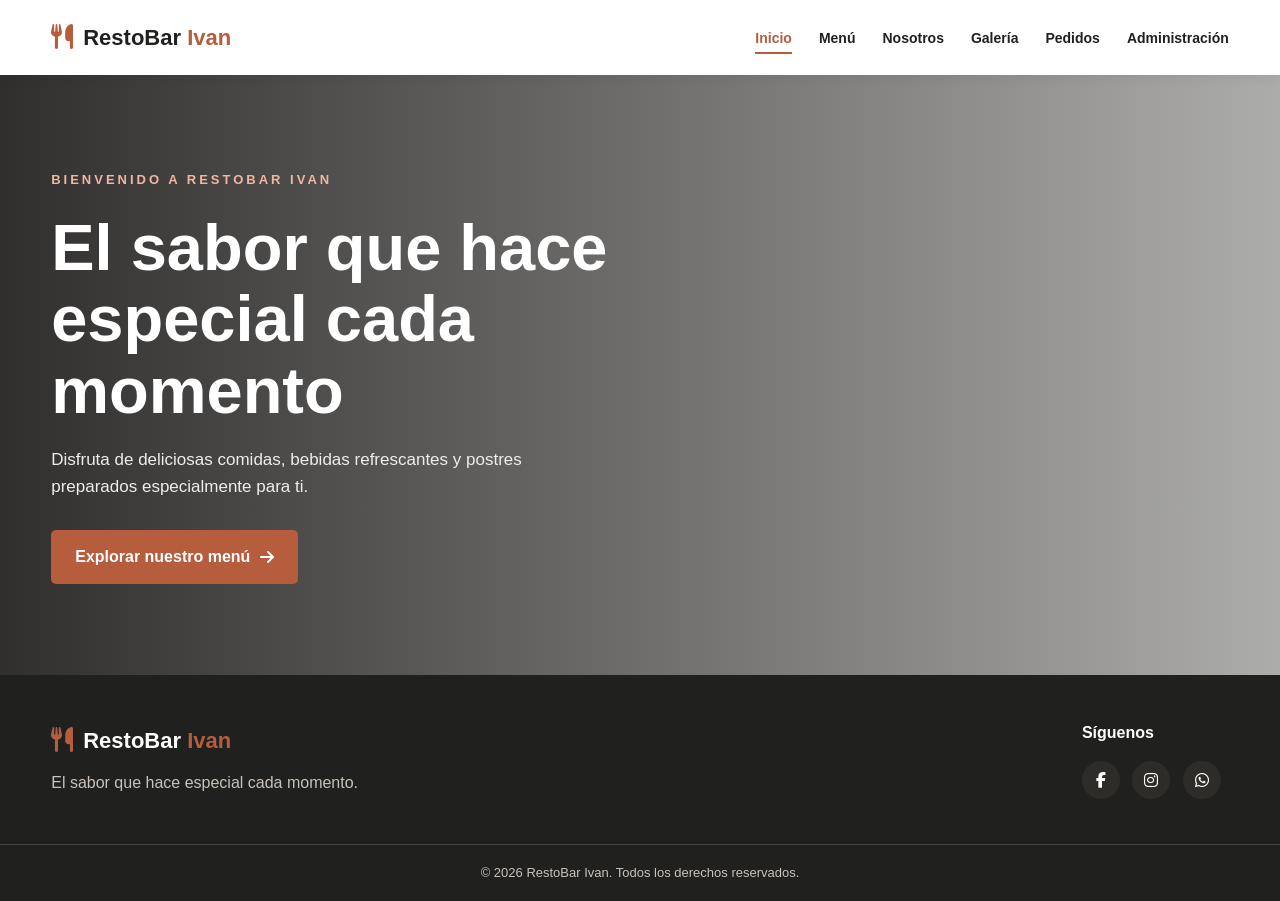
==== commit 0129d24e: "Add files via upload" ====
--- a/index.html
+++ b/index.html
@@ -1,395 +1,53 @@
-
-<!DOCTYPE html>
-<html lang="es">
-<head>
-    <meta charset="UTF-8">
-    <meta name="viewport" content="width=device-width, initial-scale=1.0">
-    <meta name="description" content="RestoBar Ivan: comidas, bebidas y postres preparados con ingredientes de calidad.">
-    <title>RestoBar Ivan | Restaurante</title>
-
-    <link rel="stylesheet" href="style.css">
-
-    <!-- Iconos -->
-    <link rel="stylesheet"
-          href="https://cdnjs.cloudflare.com/ajax/libs/font-awesome/6.5.2/css/all.min.css">
-</head>
-
-<body>
-
-    <!-- ENCABEZADO Y NAVEGACIÓN -->
-    <header class="header">
-        <nav class="navbar container">
-            <a href="#inicio" class="logo">
-                <i class="fa-solid fa-utensils"></i>
-                <span>RestoBar <strong>Ivan</strong></span>
-            </a>
-
-            <button class="menu-toggle" id="menuToggle" aria-label="Abrir menú">
-                <i class="fa-solid fa-bars"></i>
-            </button>
-
-            <ul class="nav-links" id="navLinks">
-                <li><a href="#inicio">Inicio</a></li>
-                <li><a href="#menu">Nuestro menú</a></li>
-                <li><a href="#nosotros">Nosotros</a></li>
-                <li><a href="#galeria">Galería</a></li>
-                <li><a href="#reservas">Realizar pedido</a></li>
-                <li><a href="#pedidos">Administración</a></li>
-            </ul>
-        </nav>
-    </header>
-
-    <main>
-
-        <!-- INICIO -->
-        <section class="hero" id="inicio">
-            <div class="hero-overlay"></div>
-
-            <div class="hero-content container">
-                <span class="hero-subtitle">BIENVENIDO A RESTOBAR IVAN</span>
-                <h1>El sabor que hace especial cada momento</h1>
-                <p>
-                    Disfruta de deliciosas comidas, bebidas refrescantes
-                    y postres preparados especialmente para ti.
-                </p>
-
-                <a href="#menu" class="btn">
-                    Explorar nuestro menú
-                    <i class="fa-solid fa-arrow-right"></i>
-                </a>
-            </div>
-        </section>
-
-        <!-- MENÚ -->
-        <section class="menu-section section-padding" id="menu">
-            <div class="container">
-
-                <div class="section-heading">
-                    <span class="section-subtitle">NUESTROS PRODUCTOS</span>
-                    <h2>Descubre nuestro menú</h2>
-                    <p>Elige tus productos favoritos y realiza tu pedido.</p>
-                </div>
-
-                <div class="menu-tools">
-                    <div class="search-box">
-                        <i class="fa-solid fa-magnifying-glass"></i>
-                        <input
-                            type="search"
-                            id="buscador"
-                            placeholder="Buscar un producto..."
-                            aria-label="Buscar productos">
-                    </div>
-
-                    <div class="filter-buttons">
-                        <button class="filter-btn active" data-category="Todos">Todos</button>
-                        <button class="filter-btn" data-category="Comidas">Comidas</button>
-                        <button class="filter-btn" data-category="Bebidas">Bebidas</button>
-                        <button class="filter-btn" data-category="Postres">Postres</button>
-                    </div>
-                </div>
-
-                <div class="menu-grid" id="menuGrid">
-                    <p class="loading-message">Cargando nuestro menú...</p>
-                </div>
-
-            </div>
-        </section>
-
-        <!-- NOSOTROS -->
-        <section class="about-section section-padding" id="nosotros">
-            <div class="container about-container">
-
-                <div class="about-image">
-                    <img
-                        src="https://images.unsplash.com/photo-1414235077428-338989a2e8c0?w=1000"
-                        alt="Ambiente de restaurante">
-                </div>
-
-                <div class="about-content">
-                    <span class="section-subtitle">CONÓCENOS</span>
-                    <h2>Más que un restaurante, una experiencia de sabor</h2>
-
-                    <p>
-                        En RestoBar Ivan queremos ofrecerte una experiencia
-                        agradable, con comidas deliciosas, bebidas refrescantes
-                        y postres que puedas disfrutar en cualquier momento.
-                    </p>
-
-                    <p>
-                        Nuestro objetivo es brindarte una atención amable,
-                        productos de calidad y sabores que te inviten a volver.
-                    </p>
-
-                    <a href="#reservas" class="btn">
-                        Realizar un pedido
-                    </a>
-                </div>
-
-            </div>
-        </section>
-
-        <!-- GALERÍA -->
-        <section class="gallery-section section-padding" id="galeria">
-            <div class="container">
-
-                <div class="section-heading">
-                    <span class="section-subtitle">NUESTRO RESTAURANTE</span>
-                    <h2>Galería de sabores</h2>
-                    <p>Un vistazo a lo que puedes disfrutar en RestoBar Ivan.</p>
-                </div>
-
-                <div class="gallery-grid">
-                    <div class="gallery-item">
-                        <img
-                            src="https://images.unsplash.com/photo-1569718212165-3a8278d5f624?w=800"
-                            alt="Plato de fideos">
-                    </div>
-
-                    <div class="gallery-item">
-                        <img
-                            src="https://images.unsplash.com/photo-1568901346375-23c9450c58cd?w=800"
-                            alt="Hamburguesa especial">
-                    </div>
-
-                    <div class="gallery-item">
-                        <img
-                            src="https://images.unsplash.com/photo-1513104890138-7c749659a591?w=800"
-                            alt="Pizza">
-                    </div>
-
-                    <div class="gallery-item">
-                        <img
-                            src="https://images.unsplash.com/photo-1513558161293-cdaf765edfd4?w=800"
-                            alt="Bebida refrescante">
-                    </div>
-
-                    <div class="gallery-item">
-                        <img
-                            src="https://images.unsplash.com/photo-1578985545062-69928b1d9587?w=800"
-                            alt="Torta de chocolate">
-                    </div>
-
-                    <div class="gallery-item">
-                        <img
-                            src="https://images.unsplash.com/photo-1563805042-7684c019e1cb?w=800"
-                            alt="Helado">
-                    </div>
-                </div>
-
-            </div>
-        </section>
-
-        <!-- FORMULARIO DE PEDIDOS -->
-        <section class="reservation-section section-padding" id="reservas">
-            <div class="container reservation-container">
-
-                <div class="reservation-info">
-                    <span class="section-subtitle">HAZ TU PEDIDO</span>
-                    <h2>Disfruta de tus favoritos</h2>
-
-                    <p>
-                        Selecciona un producto de nuestro menú, completa tus
-                        datos y confirma tu pedido.
-                    </p>
-
-                    <div class="contact-item">
-                        <i class="fa-solid fa-clock"></i>
-                        <span>Atención y pedidos: todos los días.</span>
-                    </div>
-
-                    <div class="contact-item">
-                        <i class="fa-solid fa-utensils"></i>
-                        <span>Comidas, bebidas y postres.</span>
-                    </div>
-                </div>
-
-                <form id="reservationForm" class="reservation-form">
-
-                    <h3>Realiza tu pedido</h3>
-
-                    <div class="order-details">
-                        <p><strong>Producto seleccionado:</strong></p>
-                        <p id="pedidoSeleccionado">
-                            Todavía no seleccionaste ningún producto.
-                        </p>
-                        <p id="precioSeleccionado"></p>
-                    </div>
-
-                    <input type="hidden" id="productoPedido">
-
-                    <label for="cantidadPedido">Cantidad</label>
-                    <input
-                        type="number"
-                        id="cantidadPedido"
-                        min="1"
-                        max="50"
-                        value="1"
-                        required>
-
-                    <label for="nombre">Nombre completo</label>
-                    <input
-                        type="text"
-                        id="nombre"
-                        placeholder="Tu nombre"
-                        required>
-
-                    <label for="correo">Correo electrónico</label>
-                    <input
-                        type="email"
-                        id="correo"
-                        placeholder="ejemplo@correo.com"
-                        required>
-
-                    <label for="telefono">Teléfono</label>
-                    <input
-                        type="tel"
-                        id="telefono"
-                        placeholder="Tu número de teléfono"
-                        required>
-
-                    <label for="fecha">Fecha de entrega o retiro</label>
-                    <input type="date" id="fecha" required>
-
-                    <label for="mensaje">Dirección o indicaciones adicionales</label>
-                    <textarea
-                        id="mensaje"
-                        rows="3"
-                        placeholder="Escribe aquí tus indicaciones"></textarea>
-
-                    <div class="order-total">
-                        <span>Total de tu pedido:</span>
-                        <strong id="totalPedido">Bs 0.00</strong>
-                    </div>
-
-                    <button type="submit" class="btn btn-submit">
-                        Confirmar mi pedido
-                        <i class="fa-solid fa-check"></i>
-                    </button>
-
-                    <p id="formMessage" class="form-message" aria-live="polite"></p>
-
-                </form>
-
-            </div>
-        </section>
-
-        <!-- PANEL DE ADMINISTRACIÓN -->
-        <section class="admin-section section-padding" id="pedidos">
-            <div class="container">
-
-                <div class="section-heading">
-                    <span class="section-subtitle">GESTIÓN DEL RESTAURANTE</span>
-                    <h2>Panel de administración</h2>
-                    <p>Consulta y administra los pedidos registrados en este navegador.</p>
-                </div>
-
-                <div class="admin-stats">
-
-                    <div class="stat-card">
-                        <div class="stat-icon">
-                            <i class="fa-solid fa-clipboard-list"></i>
-                        </div>
-                        <div>
-                            <p>Total de pedidos</p>
-                            <h3 id="totalPedidos">0</h3>
-                        </div>
-                    </div>
-
-                    <div class="stat-card">
-                        <div class="stat-icon">
-                            <i class="fa-solid fa-hourglass-half"></i>
-                        </div>
-                        <div>
-                            <p>Pendientes</p>
-                            <h3 id="pedidosPendientes">0</h3>
-                        </div>
-                    </div>
-
-                    <div class="stat-card">
-                        <div class="stat-icon">
-                            <i class="fa-solid fa-circle-check"></i>
-                        </div>
-                        <div>
-                            <p>Completados</p>
-                            <h3 id="pedidosCompletados">0</h3>
-                        </div>
-                    </div>
-
-                    <div class="stat-card">
-                        <div class="stat-icon">
-                            <i class="fa-solid fa-money-bill-wave"></i>
-                        </div>
-                        <div>
-                            <p>Ventas registradas</p>
-                            <h3 id="ventasTotales">Bs 0.00</h3>
-                        </div>
-                    </div>
-
-                </div>
-
-                <div class="admin-tools">
-                    <div class="search-box">
-                        <i class="fa-solid fa-magnifying-glass"></i>
-                        <input
-                            type="search"
-                            id="buscarPedido"
-                            placeholder="Buscar por cliente o producto...">
-                    </div>
-
-                    <button class="btn" id="actualizarPedidos" type="button">
-                        <i class="fa-solid fa-rotate"></i>
-                        Actualizar
-                    </button>
-                </div>
-
-                <div class="orders-heading">
-                    <h3>Pedidos registrados</h3>
-                    <span id="cantidadPedidos">0 pedidos</span>
-                </div>
-
-                <div class="orders-container" id="listaPedidos">
-                    <p class="no-orders">Todavía no hay pedidos registrados.</p>
-                </div>
-
-            </div>
-        </section>
-
-    </main>
-
-    <!-- PIE DE PÁGINA -->
-    <footer class="footer">
-        <div class="container footer-content">
-
-            <div class="footer-brand">
-                <a href="#inicio" class="logo">
-                    <i class="fa-solid fa-utensils"></i>
-                    <span>RestoBar <strong>Ivan</strong></span>
-                </a>
-                <p>El sabor que hace especial cada momento.</p>
-            </div>
-
-            <div class="footer-social">
-                <h4>Síguenos</h4>
-                <a href="#inicio" aria-label="Facebook">
-                    <i class="fa-brands fa-facebook-f"></i>
-                </a>
-                <a href="#inicio" aria-label="Instagram">
-                    <i class="fa-brands fa-instagram"></i>
-                </a>
-                <a href="#inicio" aria-label="WhatsApp">
-                    <i class="fa-brands fa-whatsapp"></i>
-                </a>
-            </div>
-
-        </div>
-
-        <div class="footer-bottom">
-            <p>&copy; 2026 RestoBar Ivan. Todos los derechos reservados.</p>
-        </div>
-    </footer>
-
-    <script src="script.js"></script>
-
-</body>
-</html>
-
+<!DOCTYPE html>
+<html lang="es">
+<head>
+  <meta charset="UTF-8">
+  <meta name="viewport" content="width=device-width, initial-scale=1.0">
+  <meta name="description" content="RestoBar Ivan: comidas, bebidas y postres preparados con ingredientes de calidad.">
+  <title>Inicio | RestoBar Ivan</title>
+  <link rel="stylesheet" href="style.css">
+  <link rel="stylesheet" href="https://cdnjs.cloudflare.com/ajax/libs/font-awesome/6.5.2/css/all.min.css">
+</head>
+<body>
+<header class="header">
+  <nav class="navbar container">
+    <a href="index.html" class="logo"><i class="fa-solid fa-utensils"></i><span>RestoBar <strong>Ivan</strong></span></a>
+    <button class="menu-toggle" id="menuToggle" aria-label="Abrir menú"><i class="fa-solid fa-bars"></i></button>
+    <ul class="nav-links" id="navLinks"><li><a href="index.html" class="active">Inicio</a></li><li><a href="menu.html" class="">Menú</a></li><li><a href="nosotros.html" class="">Nosotros</a></li><li><a href="galeria.html" class="">Galería</a></li><li><a href="pedidos.html" class="">Pedidos</a></li><li><a href="administracion.html" class="">Administración</a></li></ul>
+  </nav>
+</header>
+<main>
+<section class="hero" id="inicio">
+<div class="hero-overlay"></div>
+<div class="hero-content container">
+<span class="hero-subtitle">BIENVENIDO A RESTOBAR IVAN</span>
+<h1>El sabor que hace especial cada momento</h1>
+<p>
+                    Disfruta de deliciosas comidas, bebidas refrescantes
+                    y postres preparados especialmente para ti.
+                </p>
+<a class="btn" href="#menu">
+                    Explorar nuestro menú
+                    <i class="fa-solid fa-arrow-right"></i>
+</a>
+</div>
+</section>
+</main>
+<footer class="footer">
+  <div class="container footer-content">
+    <div class="footer-brand">
+      <a href="index.html" class="logo"><i class="fa-solid fa-utensils"></i><span>RestoBar <strong>Ivan</strong></span></a>
+      <p>El sabor que hace especial cada momento.</p>
+    </div>
+    <div class="footer-social">
+      <h4>Síguenos</h4>
+      <a href="#" aria-label="Facebook"><i class="fa-brands fa-facebook-f"></i></a>
+      <a href="#" aria-label="Instagram"><i class="fa-brands fa-instagram"></i></a>
+      <a href="#" aria-label="WhatsApp"><i class="fa-brands fa-whatsapp"></i></a>
+    </div>
+  </div>
+  <div class="footer-bottom"><p>&copy; 2026 RestoBar Ivan. Todos los derechos reservados.</p></div>
+</footer>
+<script src="script.js"></script>
+</body>
+</html>
--- a/style.css
+++ b/style.css
@@ -994,3 +994,238 @@
     }
 }
 
+
+/* Navegación entre páginas */
+.nav-links a.active {
+    color: var(--primary);
+    position: relative;
+}
+.nav-links a.active::after {
+    content: "";
+    position: absolute;
+    left: 0;
+    bottom: -8px;
+    width: 100%;
+    height: 2px;
+    background: var(--primary);
+}
+.page-banner {
+    padding: 65px 0;
+    text-align: center;
+    background: var(--cream);
+}
+.page-banner h1 {
+    margin: 10px 0;
+    color: var(--dark);
+    font-size: clamp(32px, 5vw, 48px);
+}
+.page-banner p {
+    color: var(--gray);
+}
+
+/* =========================================
+   DISEÑO RESPONSIVO - RESTOBAR IVAN
+   ========================================= */
+
+/* Evitar desbordamientos */
+* {
+    box-sizing: border-box;
+}
+
+html {
+    width: 100%;
+    overflow-x: hidden;
+    scroll-behavior: smooth;
+}
+
+body {
+    width: 100%;
+    min-width: 320px;
+    overflow-x: hidden;
+}
+
+img {
+    max-width: 100%;
+    height: auto;
+    display: block;
+}
+
+.container {
+    width: min(92%, 1200px);
+    margin-inline: auto;
+}
+
+/* TABLETS Y PANTALLAS MEDIANAS */
+@media (max-width: 950px) {
+
+    .about-container,
+    .reservation-container {
+        grid-template-columns: 1fr;
+    }
+
+    .admin-stats {
+        grid-template-columns: repeat(2, minmax(0, 1fr));
+    }
+
+    .menu-grid {
+        grid-template-columns: repeat(2, minmax(0, 1fr));
+    }
+
+    .gallery-grid {
+        grid-template-columns: repeat(2, minmax(0, 1fr));
+    }
+
+    .hero h1 {
+        font-size: clamp(2rem, 5vw, 3.5rem);
+    }
+}
+
+/* TELÉFONOS Y TABLETS PEQUEÑAS */
+@media (max-width: 750px) {
+
+    .container {
+        width: 92%;
+    }
+
+    .navbar {
+        position: relative;
+        flex-wrap: wrap;
+    }
+
+    .menu-toggle {
+        display: block;
+        cursor: pointer;
+    }
+
+    .nav-links {
+        width: 100%;
+        flex-direction: column;
+        align-items: stretch;
+        gap: 0;
+    }
+
+    /* El menú se muestra cuando JavaScript
+       agrega una de estas clases al nav */
+    .nav-links.show,
+    .nav-links.open,
+    .nav-links.active {
+        display: flex;
+    }
+
+    .nav-links a {
+        display: block;
+        padding: 12px;
+    }
+
+    .hero {
+        min-height: 520px;
+        padding: 70px 0;
+    }
+
+    .hero-content {
+        text-align: center;
+    }
+
+    .hero h1 {
+        font-size: clamp(2rem, 8vw, 3rem);
+    }
+
+    .hero p {
+        font-size: 1rem;
+    }
+
+    .about-container,
+    .reservation-container {
+        gap: 30px;
+    }
+
+    .footer-content {
+        flex-direction: column;
+        text-align: center;
+        gap: 25px;
+    }
+
+    .admin-tools {
+        flex-direction: column;
+        align-items: stretch;
+    }
+
+    .admin-tools .btn {
+        width: 100%;
+    }
+
+    .orders-heading {
+        flex-wrap: wrap;
+        gap: 10px;
+    }
+}
+
+/* TELÉFONOS PEQUEÑOS */
+@media (max-width: 520px) {
+
+    .container {
+        width: 90%;
+    }
+
+    .logo {
+        font-size: 1rem;
+    }
+
+    .hero {
+        min-height: 460px;
+    }
+
+    .hero h1 {
+        font-size: 2rem;
+    }
+
+    .hero-subtitle,
+    .section-subtitle {
+        font-size: 0.8rem;
+    }
+
+    .menu-grid,
+    .gallery-grid,
+    .admin-stats {
+        grid-template-columns: 1fr;
+    }
+
+    .menu-card,
+    .stat-card,
+    .order-card {
+        width: 100%;
+        min-width: 0;
+    }
+
+    .reservation-form {
+        width: 100%;
+        padding: 20px;
+    }
+
+    .reservation-form input,
+    .reservation-form textarea,
+    .reservation-form select {
+        width: 100%;
+        max-width: 100%;
+    }
+
+    .page-banner {
+        padding: 55px 0;
+        text-align: center;
+    }
+
+    .section-padding {
+        padding-top: 50px;
+        padding-bottom: 50px;
+    }
+
+    .btn {
+        max-width: 100%;
+        white-space: normal;
+    }
+
+    .footer {
+        text-align: center;
+    }
+}
+
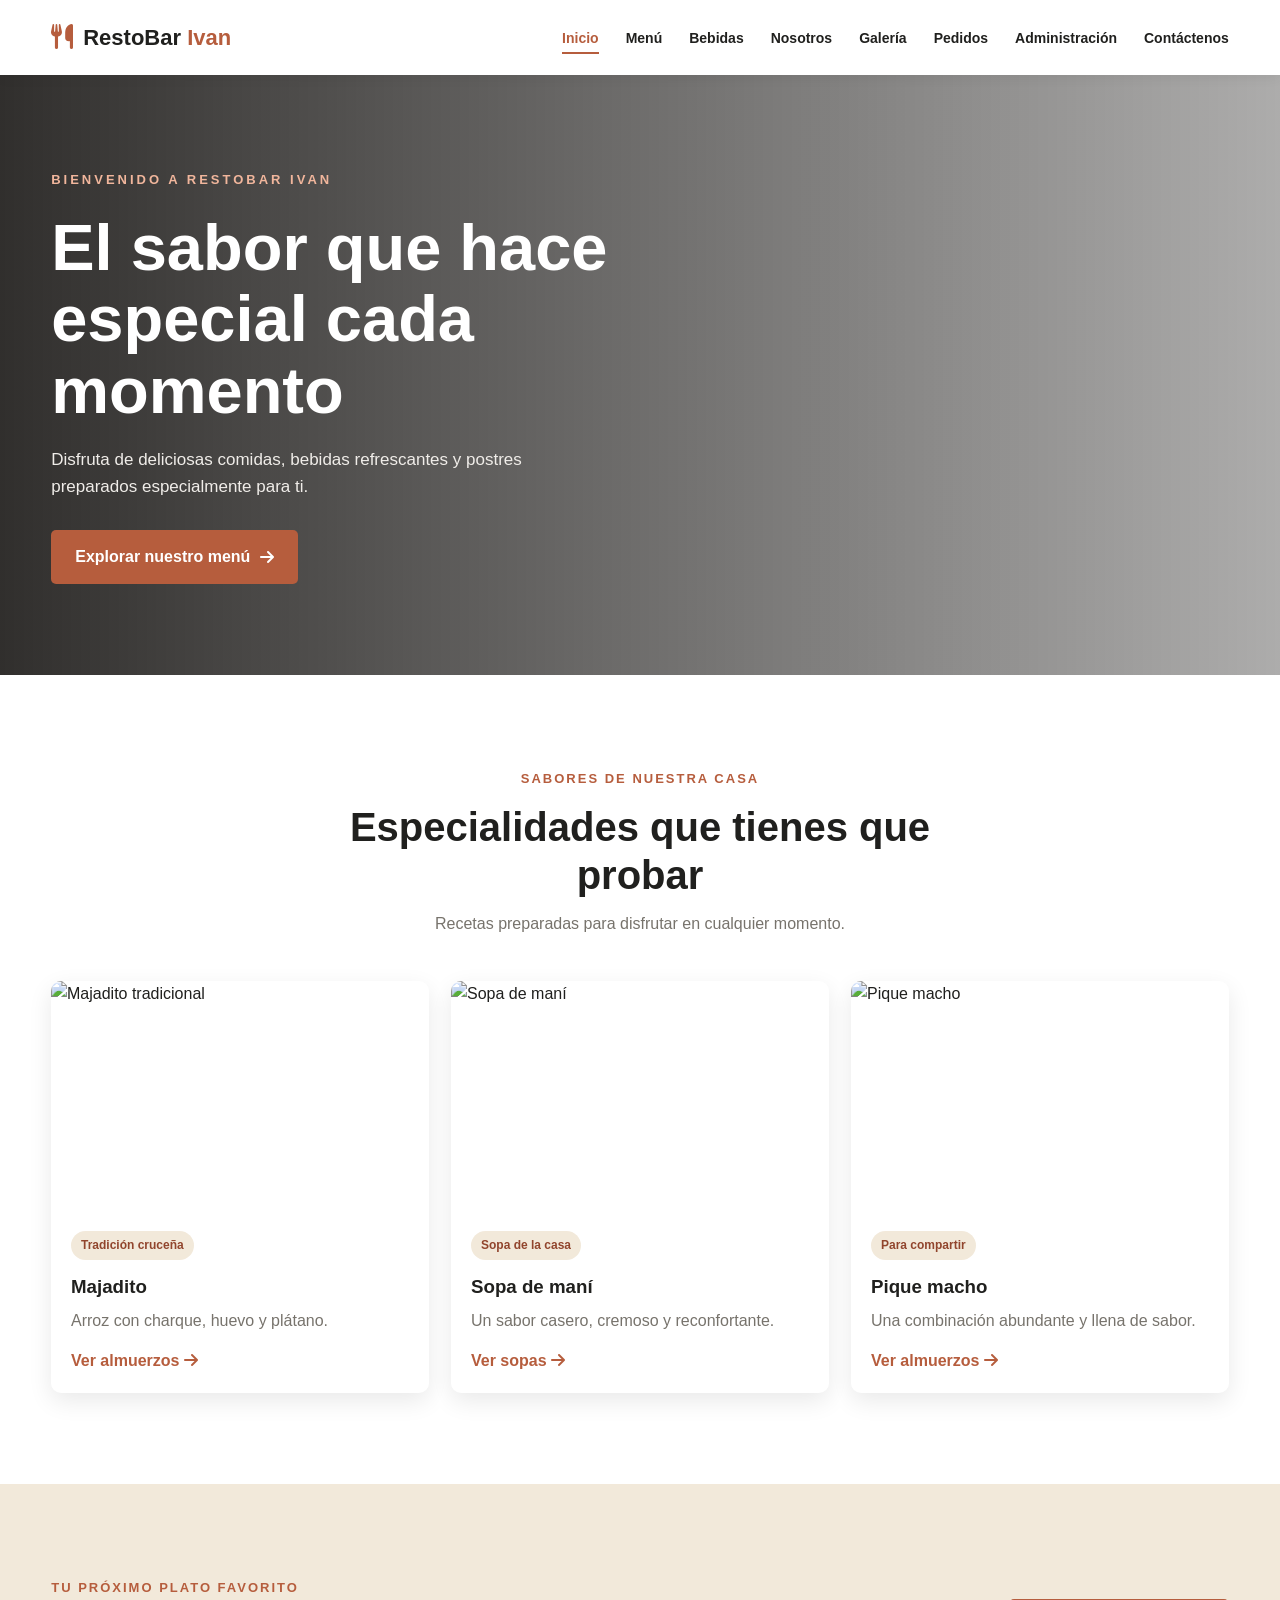
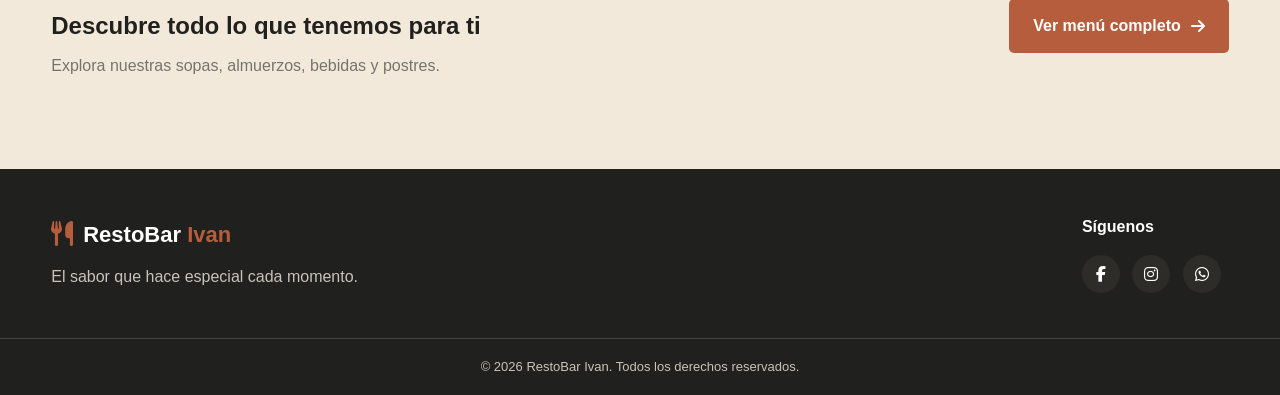
==== commit 43faa397: "Add files via upload Actualizacion del sitio RestoBar Ivan." ====
--- a/index.html
+++ b/index.html
@@ -13,7 +13,7 @@
   <nav class="navbar container">
     <a href="index.html" class="logo"><i class="fa-solid fa-utensils"></i><span>RestoBar <strong>Ivan</strong></span></a>
     <button class="menu-toggle" id="menuToggle" aria-label="Abrir menú"><i class="fa-solid fa-bars"></i></button>
-    <ul class="nav-links" id="navLinks"><li><a href="index.html" class="active">Inicio</a></li><li><a href="menu.html" class="">Menú</a></li><li><a href="nosotros.html" class="">Nosotros</a></li><li><a href="galeria.html" class="">Galería</a></li><li><a href="pedidos.html" class="">Pedidos</a></li><li><a href="administracion.html" class="">Administración</a></li></ul>
+    <ul class="nav-links" id="navLinks"><li><a href="index.html" class="active">Inicio</a></li><li><a href="menu.html" class="">Menú</a></li><li><a href="bebidas.html">Bebidas</a></li><li><a href="nosotros.html" class="">Nosotros</a></li><li><a href="galeria.html" class="">Galería</a></li><li><a href="pedidos.html" class="">Pedidos</a></li><li><a href="administracion.html" class="">Administración</a></li><li><a href="contactenos.html">Contáctenos</a></li></ul>
   </nav>
 </header>
 <main>
@@ -26,12 +26,23 @@
                     Disfruta de deliciosas comidas, bebidas refrescantes
                     y postres preparados especialmente para ti.
                 </p>
-<a class="btn" href="#menu">
+<a class="btn" href="menu.html">
                     Explorar nuestro menú
                     <i class="fa-solid fa-arrow-right"></i>
 </a>
 </div>
 </section>
+<section class="home-highlights section-padding">
+  <div class="container">
+    <div class="section-heading"><span class="section-subtitle">SABORES DE NUESTRA CASA</span><h2>Especialidades que tienes que probar</h2><p>Recetas preparadas para disfrutar en cualquier momento.</p></div>
+    <div class="featured-grid">
+      <article class="featured-card"><img src="https://encrypted-tbn0.gstatic.com/images?q=tbn:ANd9GcQC_41Xnfh47TjVbqvwtH4IBuvEVDiUHbak_hCCDb_DRXTFUUyRDKYWu0hn&amp;s=10" alt="Majadito tradicional" loading="lazy"><div><span class="menu-category">Tradición cruceña</span><h3>Majadito</h3><p>Arroz con charque, huevo y plátano.</p><a href="almuerzos.html" class="text-link">Ver almuerzos <i class="fa-solid fa-arrow-right"></i></a></div></article>
+      <article class="featured-card"><img src="https://encrypted-tbn0.gstatic.com/images?q=tbn:ANd9GcRFswyd1bPkE_PfGen975zR8sVlRhf09xBdRoC4EPpHZI_kDO7EGoYNJ_zM&amp;s=10" alt="Sopa de maní" loading="lazy"><div><span class="menu-category">Sopa de la casa</span><h3>Sopa de maní</h3><p>Un sabor casero, cremoso y reconfortante.</p><a href="sopas.html" class="text-link">Ver sopas <i class="fa-solid fa-arrow-right"></i></a></div></article>
+      <article class="featured-card"><img src="https://thumb.wikimedia.org/wikipedia/commons/thumb/9/9e/Pique_macho.jpg/1280px-Pique_macho.jpg?utm_source=en.wikipedia.org&amp;utm_campaign=index&amp;utm_content=thumbnail" alt="Pique macho" loading="lazy"><div><span class="menu-category">Para compartir</span><h3>Pique macho</h3><p>Una combinación abundante y llena de sabor.</p><a href="almuerzos.html" class="text-link">Ver almuerzos <i class="fa-solid fa-arrow-right"></i></a></div></article>
+    </div>
+  </div>
+</section>
+<section class="home-cta section-padding"><div class="container home-cta-inner"><div><span class="section-subtitle">TU PRÓXIMO PLATO FAVORITO</span><h2>Descubre todo lo que tenemos para ti</h2><p>Explora nuestras sopas, almuerzos, bebidas y postres.</p></div><a class="btn" href="menu.html">Ver menú completo <i class="fa-solid fa-arrow-right"></i></a></div></section>
 </main>
 <footer class="footer">
   <div class="container footer-content">
@@ -41,9 +52,9 @@
     </div>
     <div class="footer-social">
       <h4>Síguenos</h4>
-      <a href="#" aria-label="Facebook"><i class="fa-brands fa-facebook-f"></i></a>
-      <a href="#" aria-label="Instagram"><i class="fa-brands fa-instagram"></i></a>
-      <a href="#" aria-label="WhatsApp"><i class="fa-brands fa-whatsapp"></i></a>
+      <a href="https://www.facebook.com/share/1JNPotfvnx/" target="_blank" rel="noopener noreferrer" aria-label="Facebook"><i class="fa-brands fa-facebook-f"></i></a>
+      <a href="https://www.instagram.com/ivanbeto551?rpxt=MTBrNG13ZXlwejhpMg==" target="_blank" rel="noopener noreferrer" aria-label="Instagram"><i class="fa-brands fa-instagram"></i></a>
+      <a href="https://wa.me/59165852461" target="_blank" rel="noopener noreferrer" aria-label="WhatsApp"><i class="fa-brands fa-whatsapp"></i></a>
     </div>
   </div>
   <div class="footer-bottom"><p>&copy; 2026 RestoBar Ivan. Todos los derechos reservados.</p></div>
--- a/style.css
+++ b/style.css
@@ -1,1231 +1,1423 @@
-
-/* =========================================
-   CONFIGURACIÓN GENERAL
-========================================= */
-
-:root {
-    --primary: #B65D3D;
-    --primary-dark: #91452D;
-    --dark: #20201E;
-    --dark-light: #2D2C29;
-    --cream: #F2E9DA;
-    --white: #FFFFFF;
-    --gray: #77736C;
-    --olive: #78805B;
-    --border: #E7DED1;
-    --shadow: 0 8px 25px rgba(0, 0, 0, 0.09);
-}
-
-* {
-    margin: 0;
-    padding: 0;
-    box-sizing: border-box;
-    scroll-behavior: smooth;
-}
-
-body {
-    font-family: Arial, Helvetica, sans-serif;
-    color: var(--dark);
-    background: var(--white);
-    line-height: 1.6;
-}
-
-img {
-    display: block;
-    width: 100%;
-}
-
-a {
-    text-decoration: none;
-    color: inherit;
-}
-
-button,
-input,
-textarea {
-    font: inherit;
-}
-
-button {
-    cursor: pointer;
-}
-
-.container {
-    width: min(1150px, 90%);
-    margin: auto;
-}
-
-.section-padding {
-    padding: 90px 0;
-}
-
-.section-heading {
-    text-align: center;
-    max-width: 650px;
-    margin: 0 auto 45px;
-}
-
-.section-subtitle {
-    color: var(--primary);
-    font-weight: 700;
-    font-size: 13px;
-    letter-spacing: 2px;
-}
-
-.section-heading h2,
-.about-content h2,
-.reservation-info h2 {
-    font-size: clamp(28px, 4vw, 40px);
-    line-height: 1.2;
-    margin: 12px 0;
-}
-
-.section-heading p {
-    color: var(--gray);
-}
-
-/* =========================================
-   BOTONES
-========================================= */
-
-.btn {
-    display: inline-flex;
-    align-items: center;
-    justify-content: center;
-    gap: 10px;
-    padding: 14px 24px;
-    border: none;
-    border-radius: 5px;
-    background: var(--primary);
-    color: var(--white);
-    font-weight: 700;
-    transition: 0.3s ease;
-}
-
-.btn:hover {
-    background: var(--primary-dark);
-    transform: translateY(-3px);
-}
-
-/* =========================================
-   ENCABEZADO Y NAVEGACIÓN
-========================================= */
-
-.header {
-    position: sticky;
-    top: 0;
-    z-index: 1000;
-    background: var(--white);
-    box-shadow: 0 2px 12px rgba(0, 0, 0, 0.07);
-}
-
-.navbar {
-    min-height: 75px;
-    display: flex;
-    align-items: center;
-    justify-content: space-between;
-}
-
-.logo {
-    display: flex;
-    align-items: center;
-    gap: 10px;
-    color: var(--dark);
-    font-size: 22px;
-    font-weight: 700;
-}
-
-.logo i {
-    color: var(--primary);
-    font-size: 25px;
-}
-
-.logo strong {
-    color: var(--primary);
-}
-
-.nav-links {
-    display: flex;
-    align-items: center;
-    gap: 27px;
-    list-style: none;
-}
-
-.nav-links a {
-    font-size: 14px;
-    font-weight: 600;
-    transition: color 0.3s;
-}
-
-.nav-links a:hover {
-    color: var(--primary);
-}
-
-.menu-toggle {
-    display: none;
-    background: none;
-    border: none;
-    color: var(--dark);
-    font-size: 24px;
-}
-
-/* =========================================
-   PORTADA
-========================================= */
-
-.hero {
-    min-height: 600px;
-    position: relative;
-    display: flex;
-    align-items: center;
-    background:
-        url("https://images.unsplash.com/photo-1517248135467-4c7edcad34c4?w=1600")
-        center/cover no-repeat;
-    color: var(--white);
-}
-
-.hero-overlay {
-    position: absolute;
-    inset: 0;
-    background: linear-gradient(
-        90deg,
-        rgba(20, 18, 16, 0.88),
-        rgba(20, 18, 16, 0.35)
-    );
-}
-
-.hero-content {
-    position: relative;
-    z-index: 1;
-    animation: aparecer 1s ease;
-}
-
-.hero-subtitle {
-    color: #F1B69C;
-    letter-spacing: 3px;
-    font-weight: 700;
-    font-size: 13px;
-}
-
-.hero h1 {
-    max-width: 700px;
-    font-size: clamp(40px, 6vw, 65px);
-    line-height: 1.1;
-    margin: 20px 0;
-}
-
-.hero p {
-    max-width: 550px;
-    color: #F0EDE9;
-    margin-bottom: 30px;
-    font-size: 17px;
-}
-
-/* =========================================
-   MENÚ Y BUSCADOR
-========================================= */
-
-.menu-section {
-    background: #FCFAF7;
-}
-
-.menu-tools {
-    display: flex;
-    align-items: center;
-    justify-content: space-between;
-    flex-wrap: wrap;
-    gap: 20px;
-    margin-bottom: 35px;
-}
-
-.search-box {
-    display: flex;
-    align-items: center;
-    gap: 12px;
-    width: min(350px, 100%);
-    padding: 12px 16px;
-    border: 1px solid var(--border);
-    border-radius: 5px;
-    background: var(--white);
-}
-
-.search-box i {
-    color: var(--gray);
-}
-
-.search-box input {
-    width: 100%;
-    border: none;
-    outline: none;
-    background: transparent;
-}
-
-.filter-buttons {
-    display: flex;
-    flex-wrap: wrap;
-    gap: 10px;
-}
-
-.filter-btn {
-    padding: 10px 18px;
-    border: 1px solid var(--border);
-    border-radius: 5px;
-    background: var(--white);
-    color: var(--dark);
-    transition: 0.3s;
-}
-
-.filter-btn:hover,
-.filter-btn.active {
-    background: var(--primary);
-    color: var(--white);
-    border-color: var(--primary);
-}
-
-.menu-grid {
-    display: grid;
-    grid-template-columns: repeat(3, 1fr);
-    gap: 25px;
-}
-
-.menu-card {
-    overflow: hidden;
-    background: var(--white);
-    border-radius: 9px;
-    box-shadow: var(--shadow);
-    transition: transform 0.3s, box-shadow 0.3s;
-    animation: deslizarArriba 0.6s ease both;
-}
-
-.menu-card:hover {
-    transform: translateY(-8px);
-    box-shadow: 0 15px 30px rgba(0, 0, 0, 0.13);
-}
-
-.menu-card-image {
-    height: 220px;
-    overflow: hidden;
-}
-
-.menu-card-image img {
-    height: 100%;
-    object-fit: cover;
-    transition: transform 0.5s;
-}
-
-.menu-card:hover .menu-card-image img {
-    transform: scale(1.08);
-}
-
-.menu-card-content {
-    padding: 22px;
-}
-
-.menu-category {
-    display: inline-block;
-    padding: 5px 10px;
-    border-radius: 20px;
-    background: var(--cream);
-    color: var(--primary-dark);
-    font-size: 12px;
-    font-weight: 700;
-}
-
-.menu-card-content h3 {
-    margin: 12px 0 8px;
-    font-size: 21px;
-}
-
-.menu-card-content p {
-    min-height: 65px;
-    color: var(--gray);
-    font-size: 14px;
-}
-
-.menu-card-bottom {
-    display: flex;
-    justify-content: space-between;
-    align-items: center;
-    margin-top: 15px;
-}
-
-.menu-price {
-    color: var(--primary);
-    font-size: 21px;
-    font-weight: 700;
-}
-
-.btn-order {
-    width: 100%;
-    margin-top: 20px;
-    display: flex;
-    align-items: center;
-    justify-content: center;
-    gap: 10px;
-    font-size: 14px;
-}
-
-.btn-order i {
-    font-size: 15px;
-}
-
-.btn-order:hover {
-    background: var(--primary-dark);
-    transform: translateY(-3px);
-}
-
-.no-results,
-.loading-message {
-    grid-column: 1 / -1;
-    text-align: center;
-    color: var(--gray);
-    padding: 35px;
-}
-
-/* =========================================
-   NOSOTROS
-========================================= */
-
-.about-container {
-    display: grid;
-    grid-template-columns: 1fr 1fr;
-    align-items: center;
-    gap: 55px;
-}
-
-.about-image {
-    height: 430px;
-    overflow: hidden;
-    border-radius: 9px;
-}
-
-.about-image img {
-    height: 100%;
-    object-fit: cover;
-    transition: transform 0.5s;
-}
-
-.about-image:hover img {
-    transform: scale(1.05);
-}
-
-.about-content p {
-    color: var(--gray);
-    margin: 15px 0;
-}
-
-.about-content .btn {
-    margin-top: 15px;
-}
-
-/* =========================================
-   GALERÍA
-========================================= */
-
-.gallery-section {
-    background: #FCFAF7;
-}
-
-.gallery-grid {
-    display: grid;
-    grid-template-columns: repeat(3, 1fr);
-    gap: 18px;
-}
-
-.gallery-item {
-    height: 250px;
-    overflow: hidden;
-    border-radius: 8px;
-}
-
-.gallery-item img {
-    height: 100%;
-    object-fit: cover;
-    transition: transform 0.5s;
-}
-
-.gallery-item:hover img {
-    transform: scale(1.1);
-}
-
-/* =========================================
-   FORMULARIO DE PEDIDOS
-========================================= */
-
-.reservation-section {
-    background: var(--cream);
-}
-
-.reservation-container {
-    display: grid;
-    grid-template-columns: 0.8fr 1.2fr;
-    align-items: start;
-    gap: 55px;
-}
-
-.reservation-info {
-    padding-top: 35px;
-}
-
-.reservation-info p {
-    color: var(--gray);
-    margin: 20px 0;
-}
-
-.contact-item {
-    display: flex;
-    align-items: center;
-    gap: 13px;
-    margin: 20px 0;
-    color: var(--dark);
-}
-
-.contact-item i {
-    color: var(--primary);
-    font-size: 20px;
-}
-
-.reservation-form {
-    padding: 35px;
-    background: var(--white);
-    border-radius: 9px;
-    box-shadow: var(--shadow);
-}
-
-.reservation-form h3 {
-    font-size: 25px;
-    margin-bottom: 20px;
-}
-
-.reservation-form label {
-    display: block;
-    margin: 15px 0 7px;
-    font-weight: 600;
-    font-size: 14px;
-}
-
-.reservation-form input,
-.reservation-form textarea {
-    width: 100%;
-    padding: 12px 14px;
-    border: 1px solid var(--border);
-    border-radius: 5px;
-    outline: none;
-    background: var(--white);
-}
-
-.reservation-form input:focus,
-.reservation-form textarea:focus {
-    border-color: var(--primary);
-}
-
-.reservation-form textarea {
-    resize: vertical;
-}
-
-.order-details {
-    background: var(--cream);
-    padding: 18px;
-    border-left: 4px solid var(--primary);
-    border-radius: 5px;
-    margin-bottom: 22px;
-}
-
-.order-details p {
-    margin-bottom: 7px;
-}
-
-#pedidoSeleccionado {
-    font-size: 19px;
-    font-weight: 700;
-    color: var(--primary);
-}
-
-#precioSeleccionado {
-    color: var(--gray);
-    font-size: 13px;
-}
-
-.order-total {
-    display: flex;
-    justify-content: space-between;
-    align-items: center;
-    padding: 18px 0;
-    margin-bottom: 15px;
-    border-top: 1px solid var(--border);
-    font-size: 16px;
-}
-
-.order-total strong {
-    color: var(--primary);
-    font-size: 23px;
-}
-
-.btn-submit {
-    width: 100%;
-}
-
-.form-message {
-    margin-top: 15px;
-    text-align: center;
-    font-weight: 600;
-}
-
-.form-message.success {
-    color: #287A43;
-}
-
-.form-message.error {
-    color: #B3261E;
-}
-
-/* =========================================
-   PANEL DE ADMINISTRACIÓN
-========================================= */
-
-.admin-section {
-    background: var(--white);
-}
-
-.admin-stats {
-    display: grid;
-    grid-template-columns: repeat(4, 1fr);
-    gap: 18px;
-    margin-bottom: 35px;
-}
-
-.stat-card {
-    display: flex;
-    align-items: center;
-    gap: 15px;
-    padding: 22px;
-    border: 1px solid var(--border);
-    border-radius: 8px;
-    background: #FCFAF7;
-}
-
-.stat-icon {
-    width: 48px;
-    height: 48px;
-    flex-shrink: 0;
-    display: grid;
-    place-items: center;
-    border-radius: 50%;
-    background: var(--cream);
-    color: var(--primary);
-    font-size: 20px;
-}
-
-.stat-card p {
-    color: var(--gray);
-    font-size: 13px;
-}
-
-.stat-card h3 {
-    font-size: 23px;
-    margin-top: 3px;
-}
-
-.admin-tools {
-    display: flex;
-    justify-content: space-between;
-    align-items: center;
-    flex-wrap: wrap;
-    gap: 15px;
-    margin-bottom: 30px;
-}
-
-.orders-heading {
-    display: flex;
-    justify-content: space-between;
-    align-items: center;
-    margin-bottom: 18px;
-}
-
-.orders-heading h3 {
-    font-size: 22px;
-}
-
-.orders-heading span {
-    color: var(--gray);
-    font-size: 14px;
-}
-
-.orders-container {
-    display: grid;
-    gap: 18px;
-}
-
-.order-card {
-    padding: 22px;
-    border: 1px solid var(--border);
-    border-radius: 8px;
-    background: #FCFAF7;
-    animation: aparecer 0.4s ease;
-}
-
-.order-card-header {
-    display: flex;
-    justify-content: space-between;
-    align-items: center;
-    gap: 15px;
-    flex-wrap: wrap;
-    padding-bottom: 15px;
-    border-bottom: 1px solid var(--border);
-}
-
-.order-id {
-    font-weight: 700;
-    color: var(--primary);
-}
-
-.order-status {
-    padding: 6px 12px;
-    border-radius: 20px;
-    font-size: 12px;
-    font-weight: 700;
-}
-
-.status-pendiente {
-    background: #FFF0C2;
-    color: #805900;
-}
-
-.status-preparacion {
-    background: #DCEBFF;
-    color: #245A9B;
-}
-
-.status-completado {
-    background: #DDF4E2;
-    color: #287A43;
-}
-
-.status-cancelado {
-    background: #F9DEDC;
-    color: #B3261E;
-}
-
-.order-information {
-    display: grid;
-    grid-template-columns: repeat(2, 1fr);
-    gap: 10px 25px;
-    padding: 18px 0;
-}
-
-.order-information p {
-    color: var(--gray);
-    font-size: 14px;
-    overflow-wrap: anywhere;
-}
-
-.order-information strong {
-    color: var(--dark);
-}
-
-.order-card-footer {
-    display: flex;
-    justify-content: space-between;
-    align-items: center;
-    flex-wrap: wrap;
-    gap: 15px;
-    padding-top: 15px;
-    border-top: 1px solid var(--border);
-}
-
-.order-total-admin {
-    color: var(--primary);
-    font-size: 20px;
-    font-weight: 700;
-}
-
-.order-actions {
-    display: flex;
-    align-items: center;
-    gap: 10px;
-    flex-wrap: wrap;
-}
-
-.order-actions select {
-    padding: 9px;
-    border: 1px solid var(--border);
-    border-radius: 5px;
-    background: var(--white);
-}
-
-.btn-delete {
-    padding: 9px 13px;
-    border: none;
-    border-radius: 5px;
-    background: #F9DEDC;
-    color: #B3261E;
-    transition: 0.3s;
-}
-
-.btn-delete:hover {
-    background: #EFB8B4;
-}
-
-.no-orders {
-    padding: 35px;
-    text-align: center;
-    color: var(--gray);
-    background: #FCFAF7;
-    border-radius: 8px;
-}
-
-/* =========================================
-   PIE DE PÁGINA
-========================================= */
-
-.footer {
-    background: var(--dark);
-    color: var(--white);
-}
-
-.footer-content {
-    display: flex;
-    justify-content: space-between;
-    align-items: center;
-    gap: 30px;
-    padding-top: 45px;
-    padding-bottom: 45px;
-}
-
-.footer .logo {
-    color: var(--white);
-}
-
-.footer-brand p {
-    color: #C8C2BA;
-    margin-top: 12px;
-}
-
-.footer-social h4 {
-    margin-bottom: 15px;
-}
-
-.footer-social a {
-    display: inline-grid;
-    place-items: center;
-    width: 38px;
-    height: 38px;
-    margin-right: 8px;
-    border-radius: 50%;
-    background: var(--dark-light);
-    color: var(--white);
-    transition: 0.3s;
-}
-
-.footer-social a:hover {
-    background: var(--primary);
-    transform: translateY(-3px);
-}
-
-.footer-bottom {
-    padding: 18px;
-    border-top: 1px solid #45433F;
-    text-align: center;
-    color: #C8C2BA;
-    font-size: 13px;
-}
-
-/* =========================================
-   ANIMACIONES
-========================================= */
-
-@keyframes aparecer {
-    from {
-        opacity: 0;
-    }
-
-    to {
-        opacity: 1;
-    }
-}
-
-@keyframes deslizarArriba {
-    from {
-        opacity: 0;
-        transform: translateY(30px);
-    }
-
-    to {
-        opacity: 1;
-        transform: translateY(0);
-    }
-}
-
-@keyframes zoomEntrada {
-    from {
-        opacity: 0;
-        transform: scale(0.92);
-    }
-
-    to {
-        opacity: 1;
-        transform: scale(1);
-    }
-}
-
-.hero-content {
-    animation: deslizarArriba 0.9s ease both;
-}
-
-.about-image {
-    animation: zoomEntrada 0.8s ease both;
-}
-
-.gallery-item {
-    animation: aparecer 0.8s ease both;
-}
-
-/* =========================================
-   DISEÑO RESPONSIVE
-========================================= */
-
-@media (max-width: 950px) {
-    .nav-links {
-        gap: 15px;
-    }
-
-    .nav-links a {
-        font-size: 13px;
-    }
-
-    .menu-grid {
-        grid-template-columns: repeat(2, 1fr);
-    }
-
-    .admin-stats {
-        grid-template-columns: repeat(2, 1fr);
-    }
-}
-
-@media (max-width: 750px) {
-    .section-padding {
-        padding: 65px 0;
-    }
-
-    .menu-toggle {
-        display: block;
-    }
-
-    .nav-links {
-        display: none;
-        position: absolute;
-        top: 75px;
-        left: 0;
-        width: 100%;
-        padding: 20px 5%;
-        flex-direction: column;
-        align-items: flex-start;
-        gap: 18px;
-        background: var(--white);
-        box-shadow: var(--shadow);
-    }
-
-    .nav-links.active {
-        display: flex;
-    }
-
-    .hero {
-        min-height: 520px;
-    }
-
-    .about-container,
-    .reservation-container {
-        grid-template-columns: 1fr;
-    }
-
-    .about-image {
-        height: 320px;
-    }
-
-    .reservation-info {
-        padding-top: 0;
-    }
-
-    .gallery-grid {
-        grid-template-columns: repeat(2, 1fr);
-    }
-
-    .footer-content {
-        flex-direction: column;
-        align-items: flex-start;
-    }
-}
-
-@media (max-width: 520px) {
-    .menu-grid,
-    .gallery-grid,
-    .admin-stats {
-        grid-template-columns: 1fr;
-    }
-
-    .menu-tools {
-        align-items: stretch;
-    }
-
-    .filter-buttons {
-        justify-content: center;
-    }
-
-    .filter-btn {
-        flex: 1;
-    }
-
-    .reservation-form {
-        padding: 22px;
-    }
-
-    .order-information {
-        grid-template-columns: 1fr;
-    }
-
-    .order-card-footer,
-    .orders-heading {
-        align-items: flex-start;
-        flex-direction: column;
-    }
-
-    .hero h1 {
-        font-size: 39px;
-    }
-}
-
-
-/* Navegación entre páginas */
-.nav-links a.active {
-    color: var(--primary);
-    position: relative;
-}
-.nav-links a.active::after {
-    content: "";
-    position: absolute;
-    left: 0;
-    bottom: -8px;
-    width: 100%;
-    height: 2px;
-    background: var(--primary);
-}
-.page-banner {
-    padding: 65px 0;
-    text-align: center;
-    background: var(--cream);
-}
-.page-banner h1 {
-    margin: 10px 0;
-    color: var(--dark);
-    font-size: clamp(32px, 5vw, 48px);
-}
-.page-banner p {
-    color: var(--gray);
-}
-
-/* =========================================
-   DISEÑO RESPONSIVO - RESTOBAR IVAN
-   ========================================= */
-
-/* Evitar desbordamientos */
-* {
-    box-sizing: border-box;
-}
-
-html {
-    width: 100%;
-    overflow-x: hidden;
-    scroll-behavior: smooth;
-}
-
-body {
-    width: 100%;
-    min-width: 320px;
-    overflow-x: hidden;
-}
-
-img {
-    max-width: 100%;
-    height: auto;
-    display: block;
-}
-
-.container {
-    width: min(92%, 1200px);
-    margin-inline: auto;
-}
-
-/* TABLETS Y PANTALLAS MEDIANAS */
-@media (max-width: 950px) {
-
-    .about-container,
-    .reservation-container {
-        grid-template-columns: 1fr;
-    }
-
-    .admin-stats {
-        grid-template-columns: repeat(2, minmax(0, 1fr));
-    }
-
-    .menu-grid {
-        grid-template-columns: repeat(2, minmax(0, 1fr));
-    }
-
-    .gallery-grid {
-        grid-template-columns: repeat(2, minmax(0, 1fr));
-    }
-
-    .hero h1 {
-        font-size: clamp(2rem, 5vw, 3.5rem);
-    }
-}
-
-/* TELÉFONOS Y TABLETS PEQUEÑAS */
-@media (max-width: 750px) {
-
-    .container {
-        width: 92%;
-    }
-
-    .navbar {
-        position: relative;
-        flex-wrap: wrap;
-    }
-
-    .menu-toggle {
-        display: block;
-        cursor: pointer;
-    }
-
-    .nav-links {
-        width: 100%;
-        flex-direction: column;
-        align-items: stretch;
-        gap: 0;
-    }
-
-    /* El menú se muestra cuando JavaScript
-       agrega una de estas clases al nav */
-    .nav-links.show,
-    .nav-links.open,
-    .nav-links.active {
-        display: flex;
-    }
-
-    .nav-links a {
-        display: block;
-        padding: 12px;
-    }
-
-    .hero {
-        min-height: 520px;
-        padding: 70px 0;
-    }
-
-    .hero-content {
-        text-align: center;
-    }
-
-    .hero h1 {
-        font-size: clamp(2rem, 8vw, 3rem);
-    }
-
-    .hero p {
-        font-size: 1rem;
-    }
-
-    .about-container,
-    .reservation-container {
-        gap: 30px;
-    }
-
-    .footer-content {
-        flex-direction: column;
-        text-align: center;
-        gap: 25px;
-    }
-
-    .admin-tools {
-        flex-direction: column;
-        align-items: stretch;
-    }
-
-    .admin-tools .btn {
-        width: 100%;
-    }
-
-    .orders-heading {
-        flex-wrap: wrap;
-        gap: 10px;
-    }
-}
-
-/* TELÉFONOS PEQUEÑOS */
-@media (max-width: 520px) {
-
-    .container {
-        width: 90%;
-    }
-
-    .logo {
-        font-size: 1rem;
-    }
-
-    .hero {
-        min-height: 460px;
-    }
-
-    .hero h1 {
-        font-size: 2rem;
-    }
-
-    .hero-subtitle,
-    .section-subtitle {
-        font-size: 0.8rem;
-    }
-
-    .menu-grid,
-    .gallery-grid,
-    .admin-stats {
-        grid-template-columns: 1fr;
-    }
-
-    .menu-card,
-    .stat-card,
-    .order-card {
-        width: 100%;
-        min-width: 0;
-    }
-
-    .reservation-form {
-        width: 100%;
-        padding: 20px;
-    }
-
-    .reservation-form input,
-    .reservation-form textarea,
-    .reservation-form select {
-        width: 100%;
-        max-width: 100%;
-    }
-
-    .page-banner {
-        padding: 55px 0;
-        text-align: center;
-    }
-
-    .section-padding {
-        padding-top: 50px;
-        padding-bottom: 50px;
-    }
-
-    .btn {
-        max-width: 100%;
-        white-space: normal;
-    }
-
-    .footer {
-        text-align: center;
-    }
-}
-
+
+/* =========================================
+   CONFIGURACIÓN GENERAL
+========================================= */
+
+:root {
+    --primary: #B65D3D;
+    --primary-dark: #91452D;
+    --dark: #20201E;
+    --dark-light: #2D2C29;
+    --cream: #F2E9DA;
+    --white: #FFFFFF;
+    --gray: #77736C;
+    --olive: #78805B;
+    --border: #E7DED1;
+    --shadow: 0 8px 25px rgba(0, 0, 0, 0.09);
+}
+
+* {
+    margin: 0;
+    padding: 0;
+    box-sizing: border-box;
+    scroll-behavior: smooth;
+}
+
+body {
+    font-family: Arial, Helvetica, sans-serif;
+    color: var(--dark);
+    background: var(--white);
+    line-height: 1.6;
+}
+
+img {
+    display: block;
+    width: 100%;
+}
+
+a {
+    text-decoration: none;
+    color: inherit;
+}
+
+button,
+input,
+textarea {
+    font: inherit;
+}
+
+button {
+    cursor: pointer;
+}
+
+.container {
+    width: min(1150px, 90%);
+    margin: auto;
+}
+
+.section-padding {
+    padding: 90px 0;
+}
+
+.section-heading {
+    text-align: center;
+    max-width: 650px;
+    margin: 0 auto 45px;
+}
+
+.section-subtitle {
+    color: var(--primary);
+    font-weight: 700;
+    font-size: 13px;
+    letter-spacing: 2px;
+}
+
+.section-heading h2,
+.about-content h2,
+.reservation-info h2 {
+    font-size: clamp(28px, 4vw, 40px);
+    line-height: 1.2;
+    margin: 12px 0;
+}
+
+.section-heading p {
+    color: var(--gray);
+}
+
+/* =========================================
+   BOTONES
+========================================= */
+
+.btn {
+    display: inline-flex;
+    align-items: center;
+    justify-content: center;
+    gap: 10px;
+    padding: 14px 24px;
+    border: none;
+    border-radius: 5px;
+    background: var(--primary);
+    color: var(--white);
+    font-weight: 700;
+    transition: 0.3s ease;
+}
+
+.btn:hover {
+    background: var(--primary-dark);
+    transform: translateY(-3px);
+}
+
+/* =========================================
+   ENCABEZADO Y NAVEGACIÓN
+========================================= */
+
+.header {
+    position: sticky;
+    top: 0;
+    z-index: 1000;
+    background: var(--white);
+    box-shadow: 0 2px 12px rgba(0, 0, 0, 0.07);
+}
+
+.navbar {
+    min-height: 75px;
+    display: flex;
+    align-items: center;
+    justify-content: space-between;
+}
+
+.logo {
+    display: flex;
+    align-items: center;
+    gap: 10px;
+    color: var(--dark);
+    font-size: 22px;
+    font-weight: 700;
+}
+
+.logo i {
+    color: var(--primary);
+    font-size: 25px;
+}
+
+.logo strong {
+    color: var(--primary);
+}
+
+.nav-links {
+    display: flex;
+    align-items: center;
+    gap: 27px;
+    list-style: none;
+}
+
+.nav-links a {
+    font-size: 14px;
+    font-weight: 600;
+    transition: color 0.3s;
+}
+
+.nav-links a:hover {
+    color: var(--primary);
+}
+
+.menu-toggle {
+    display: none;
+    background: none;
+    border: none;
+    color: var(--dark);
+    font-size: 24px;
+}
+
+/* =========================================
+   PORTADA
+========================================= */
+
+.hero {
+    min-height: 600px;
+    position: relative;
+    display: flex;
+    align-items: center;
+    background:
+        url("https://images.unsplash.com/photo-1517248135467-4c7edcad34c4?w=1600")
+        center/cover no-repeat;
+    color: var(--white);
+}
+
+.hero-overlay {
+    position: absolute;
+    inset: 0;
+    background: linear-gradient(
+        90deg,
+        rgba(20, 18, 16, 0.88),
+        rgba(20, 18, 16, 0.35)
+    );
+}
+
+.hero-content {
+    position: relative;
+    z-index: 1;
+    animation: aparecer 1s ease;
+}
+
+.hero-subtitle {
+    color: #F1B69C;
+    letter-spacing: 3px;
+    font-weight: 700;
+    font-size: 13px;
+}
+
+.hero h1 {
+    max-width: 700px;
+    font-size: clamp(40px, 6vw, 65px);
+    line-height: 1.1;
+    margin: 20px 0;
+}
+
+.hero p {
+    max-width: 550px;
+    color: #F0EDE9;
+    margin-bottom: 30px;
+    font-size: 17px;
+}
+
+/* =========================================
+   MENÚ Y BUSCADOR
+========================================= */
+
+.menu-section {
+    background: #FCFAF7;
+}
+
+.menu-tools {
+    display: flex;
+    align-items: center;
+    justify-content: space-between;
+    flex-wrap: wrap;
+    gap: 20px;
+    margin-bottom: 35px;
+}
+
+.search-box {
+    display: flex;
+    align-items: center;
+    gap: 12px;
+    width: min(350px, 100%);
+    padding: 12px 16px;
+    border: 1px solid var(--border);
+    border-radius: 5px;
+    background: var(--white);
+}
+
+.search-box i {
+    color: var(--gray);
+}
+
+.search-box input {
+    width: 100%;
+    border: none;
+    outline: none;
+    background: transparent;
+}
+
+.filter-buttons {
+    display: flex;
+    flex-wrap: wrap;
+    gap: 10px;
+}
+
+.filter-btn {
+    padding: 10px 18px;
+    border: 1px solid var(--border);
+    border-radius: 5px;
+    background: var(--white);
+    color: var(--dark);
+    transition: 0.3s;
+}
+
+.filter-btn:hover,
+.filter-btn.active {
+    background: var(--primary);
+    color: var(--white);
+    border-color: var(--primary);
+}
+
+.menu-grid {
+    display: grid;
+    grid-template-columns: repeat(3, 1fr);
+    gap: 25px;
+}
+
+.menu-card {
+    overflow: hidden;
+    background: var(--white);
+    border-radius: 9px;
+    box-shadow: var(--shadow);
+    transition: transform 0.3s, box-shadow 0.3s;
+    animation: deslizarArriba 0.6s ease both;
+}
+
+.menu-card:hover {
+    transform: translateY(-8px);
+    box-shadow: 0 15px 30px rgba(0, 0, 0, 0.13);
+}
+
+.menu-card-image {
+    height: 220px;
+    overflow: hidden;
+}
+
+.menu-card-image img {
+    height: 100%;
+    object-fit: cover;
+    transition: transform 0.5s;
+}
+
+.menu-card:hover .menu-card-image img {
+    transform: scale(1.08);
+}
+
+.menu-card-content {
+    padding: 22px;
+}
+
+.menu-category {
+    display: inline-block;
+    padding: 5px 10px;
+    border-radius: 20px;
+    background: var(--cream);
+    color: var(--primary-dark);
+    font-size: 12px;
+    font-weight: 700;
+}
+
+.menu-card-content h3 {
+    margin: 12px 0 8px;
+    font-size: 21px;
+}
+
+.menu-card-content p {
+    min-height: 65px;
+    color: var(--gray);
+    font-size: 14px;
+}
+
+.menu-card-bottom {
+    display: flex;
+    justify-content: space-between;
+    align-items: center;
+    margin-top: 15px;
+}
+
+.menu-price {
+    color: var(--primary);
+    font-size: 21px;
+    font-weight: 700;
+}
+
+.btn-order {
+    width: 100%;
+    margin-top: 20px;
+    display: flex;
+    align-items: center;
+    justify-content: center;
+    gap: 10px;
+    font-size: 14px;
+}
+
+.btn-order i {
+    font-size: 15px;
+}
+
+.btn-order:hover {
+    background: var(--primary-dark);
+    transform: translateY(-3px);
+}
+
+.no-results,
+.loading-message {
+    grid-column: 1 / -1;
+    text-align: center;
+    color: var(--gray);
+    padding: 35px;
+}
+
+/* =========================================
+   NOSOTROS
+========================================= */
+
+.about-container {
+    display: grid;
+    grid-template-columns: 1fr 1fr;
+    align-items: center;
+    gap: 55px;
+}
+
+.about-image {
+    height: 430px;
+    overflow: hidden;
+    border-radius: 9px;
+}
+
+.about-image img {
+    height: 100%;
+    object-fit: cover;
+    transition: transform 0.5s;
+}
+
+.about-image:hover img {
+    transform: scale(1.05);
+}
+
+.about-content p {
+    color: var(--gray);
+    margin: 15px 0;
+}
+
+.about-content .btn {
+    margin-top: 15px;
+}
+
+/* =========================================
+   GALERÍA
+========================================= */
+
+.gallery-section {
+    background: #FCFAF7;
+}
+
+.gallery-grid {
+    display: grid;
+    grid-template-columns: repeat(3, 1fr);
+    gap: 18px;
+}
+
+.gallery-item {
+    height: 250px;
+    overflow: hidden;
+    border-radius: 8px;
+}
+
+.gallery-item img {
+    height: 100%;
+    object-fit: cover;
+    transition: transform 0.5s;
+}
+
+.gallery-item:hover img {
+    transform: scale(1.1);
+}
+
+/* =========================================
+   FORMULARIO DE PEDIDOS
+========================================= */
+
+.reservation-section {
+    background: var(--cream);
+}
+
+.reservation-container {
+    display: grid;
+    grid-template-columns: 0.8fr 1.2fr;
+    align-items: start;
+    gap: 55px;
+}
+
+.reservation-info {
+    padding-top: 35px;
+}
+
+.reservation-info p {
+    color: var(--gray);
+    margin: 20px 0;
+}
+
+.contact-item {
+    display: flex;
+    align-items: center;
+    gap: 13px;
+    margin: 20px 0;
+    color: var(--dark);
+}
+
+.contact-item i {
+    color: var(--primary);
+    font-size: 20px;
+}
+
+.reservation-form {
+    padding: 35px;
+    background: var(--white);
+    border-radius: 9px;
+    box-shadow: var(--shadow);
+}
+
+.reservation-form h3 {
+    font-size: 25px;
+    margin-bottom: 20px;
+}
+
+.reservation-form label {
+    display: block;
+    margin: 15px 0 7px;
+    font-weight: 600;
+    font-size: 14px;
+}
+
+.reservation-form input,
+.reservation-form textarea {
+    width: 100%;
+    padding: 12px 14px;
+    border: 1px solid var(--border);
+    border-radius: 5px;
+    outline: none;
+    background: var(--white);
+}
+
+.reservation-form input:focus,
+.reservation-form textarea:focus {
+    border-color: var(--primary);
+}
+
+.reservation-form textarea {
+    resize: vertical;
+}
+
+.order-details {
+    background: var(--cream);
+    padding: 18px;
+    border-left: 4px solid var(--primary);
+    border-radius: 5px;
+    margin-bottom: 22px;
+}
+
+.order-details p {
+    margin-bottom: 7px;
+}
+
+#pedidoSeleccionado {
+    font-size: 19px;
+    font-weight: 700;
+    color: var(--primary);
+}
+
+#precioSeleccionado {
+    color: var(--gray);
+    font-size: 13px;
+}
+
+.order-total {
+    display: flex;
+    justify-content: space-between;
+    align-items: center;
+    padding: 18px 0;
+    margin-bottom: 15px;
+    border-top: 1px solid var(--border);
+    font-size: 16px;
+}
+
+.order-total strong {
+    color: var(--primary);
+    font-size: 23px;
+}
+
+.btn-submit {
+    width: 100%;
+}
+
+.form-message {
+    margin-top: 15px;
+    text-align: center;
+    font-weight: 600;
+}
+
+.form-message.success {
+    color: #287A43;
+}
+
+.form-message.error {
+    color: #B3261E;
+}
+
+/* =========================================
+   PANEL DE ADMINISTRACIÓN
+========================================= */
+
+.admin-section {
+    background: var(--white);
+}
+
+.admin-stats {
+    display: grid;
+    grid-template-columns: repeat(4, 1fr);
+    gap: 18px;
+    margin-bottom: 35px;
+}
+
+.stat-card {
+    display: flex;
+    align-items: center;
+    gap: 15px;
+    padding: 22px;
+    border: 1px solid var(--border);
+    border-radius: 8px;
+    background: #FCFAF7;
+}
+
+.stat-icon {
+    width: 48px;
+    height: 48px;
+    flex-shrink: 0;
+    display: grid;
+    place-items: center;
+    border-radius: 50%;
+    background: var(--cream);
+    color: var(--primary);
+    font-size: 20px;
+}
+
+.stat-card p {
+    color: var(--gray);
+    font-size: 13px;
+}
+
+.stat-card h3 {
+    font-size: 23px;
+    margin-top: 3px;
+}
+
+.admin-tools {
+    display: flex;
+    justify-content: space-between;
+    align-items: center;
+    flex-wrap: wrap;
+    gap: 15px;
+    margin-bottom: 30px;
+}
+
+.orders-heading {
+    display: flex;
+    justify-content: space-between;
+    align-items: center;
+    margin-bottom: 18px;
+}
+
+.orders-heading h3 {
+    font-size: 22px;
+}
+
+.orders-heading span {
+    color: var(--gray);
+    font-size: 14px;
+}
+
+.orders-container {
+    display: grid;
+    gap: 18px;
+}
+
+.order-card {
+    padding: 22px;
+    border: 1px solid var(--border);
+    border-radius: 8px;
+    background: #FCFAF7;
+    animation: aparecer 0.4s ease;
+}
+
+.order-card-header {
+    display: flex;
+    justify-content: space-between;
+    align-items: center;
+    gap: 15px;
+    flex-wrap: wrap;
+    padding-bottom: 15px;
+    border-bottom: 1px solid var(--border);
+}
+
+.order-id {
+    font-weight: 700;
+    color: var(--primary);
+}
+
+.order-status {
+    padding: 6px 12px;
+    border-radius: 20px;
+    font-size: 12px;
+    font-weight: 700;
+}
+
+.status-pendiente {
+    background: #FFF0C2;
+    color: #805900;
+}
+
+.status-preparacion {
+    background: #DCEBFF;
+    color: #245A9B;
+}
+
+.status-completado {
+    background: #DDF4E2;
+    color: #287A43;
+}
+
+.status-cancelado {
+    background: #F9DEDC;
+    color: #B3261E;
+}
+
+.order-information {
+    display: grid;
+    grid-template-columns: repeat(2, 1fr);
+    gap: 10px 25px;
+    padding: 18px 0;
+}
+
+.order-information p {
+    color: var(--gray);
+    font-size: 14px;
+    overflow-wrap: anywhere;
+}
+
+.order-information strong {
+    color: var(--dark);
+}
+
+.order-card-footer {
+    display: flex;
+    justify-content: space-between;
+    align-items: center;
+    flex-wrap: wrap;
+    gap: 15px;
+    padding-top: 15px;
+    border-top: 1px solid var(--border);
+}
+
+.order-total-admin {
+    color: var(--primary);
+    font-size: 20px;
+    font-weight: 700;
+}
+
+.order-actions {
+    display: flex;
+    align-items: center;
+    gap: 10px;
+    flex-wrap: wrap;
+}
+
+.order-actions select {
+    padding: 9px;
+    border: 1px solid var(--border);
+    border-radius: 5px;
+    background: var(--white);
+}
+
+.btn-delete {
+    padding: 9px 13px;
+    border: none;
+    border-radius: 5px;
+    background: #F9DEDC;
+    color: #B3261E;
+    transition: 0.3s;
+}
+
+.btn-delete:hover {
+    background: #EFB8B4;
+}
+
+.no-orders {
+    padding: 35px;
+    text-align: center;
+    color: var(--gray);
+    background: #FCFAF7;
+    border-radius: 8px;
+}
+
+/* =========================================
+   PIE DE PÁGINA
+========================================= */
+
+.footer {
+    background: var(--dark);
+    color: var(--white);
+}
+
+.footer-content {
+    display: flex;
+    justify-content: space-between;
+    align-items: center;
+    gap: 30px;
+    padding-top: 45px;
+    padding-bottom: 45px;
+}
+
+.footer .logo {
+    color: var(--white);
+}
+
+.footer-brand p {
+    color: #C8C2BA;
+    margin-top: 12px;
+}
+
+.footer-social h4 {
+    margin-bottom: 15px;
+}
+
+.footer-social a {
+    display: inline-grid;
+    place-items: center;
+    width: 38px;
+    height: 38px;
+    margin-right: 8px;
+    border-radius: 50%;
+    background: var(--dark-light);
+    color: var(--white);
+    transition: 0.3s;
+}
+
+.footer-social a:hover {
+    background: var(--primary);
+    transform: translateY(-3px);
+}
+
+.footer-bottom {
+    padding: 18px;
+    border-top: 1px solid #45433F;
+    text-align: center;
+    color: #C8C2BA;
+    font-size: 13px;
+}
+
+/* =========================================
+   ANIMACIONES
+========================================= */
+
+@keyframes aparecer {
+    from {
+        opacity: 0;
+    }
+
+    to {
+        opacity: 1;
+    }
+}
+
+@keyframes deslizarArriba {
+    from {
+        opacity: 0;
+        transform: translateY(30px);
+    }
+
+    to {
+        opacity: 1;
+        transform: translateY(0);
+    }
+}
+
+@keyframes zoomEntrada {
+    from {
+        opacity: 0;
+        transform: scale(0.92);
+    }
+
+    to {
+        opacity: 1;
+        transform: scale(1);
+    }
+}
+
+.hero-content {
+    animation: deslizarArriba 0.9s ease both;
+}
+
+.about-image {
+    animation: zoomEntrada 0.8s ease both;
+}
+
+.gallery-item {
+    animation: aparecer 0.8s ease both;
+}
+
+/* =========================================
+   DISEÑO RESPONSIVE
+========================================= */
+
+@media (max-width: 950px) {
+    .nav-links {
+        gap: 15px;
+    }
+
+    .nav-links a {
+        font-size: 13px;
+    }
+
+    .menu-grid {
+        grid-template-columns: repeat(2, 1fr);
+    }
+
+    .admin-stats {
+        grid-template-columns: repeat(2, 1fr);
+    }
+}
+
+@media (max-width: 750px) {
+    .section-padding {
+        padding: 65px 0;
+    }
+
+    .menu-toggle {
+        display: block;
+    }
+
+    .nav-links {
+        display: none;
+        position: absolute;
+        top: 75px;
+        left: 0;
+        width: 100%;
+        padding: 20px 5%;
+        flex-direction: column;
+        align-items: flex-start;
+        gap: 18px;
+        background: var(--white);
+        box-shadow: var(--shadow);
+    }
+
+    .nav-links.active {
+        display: flex;
+    }
+
+    .hero {
+        min-height: 520px;
+    }
+
+    .about-container,
+    .reservation-container {
+        grid-template-columns: 1fr;
+    }
+
+    .about-image {
+        height: 320px;
+    }
+
+    .reservation-info {
+        padding-top: 0;
+    }
+
+    .gallery-grid {
+        grid-template-columns: repeat(2, 1fr);
+    }
+
+    .footer-content {
+        flex-direction: column;
+        align-items: flex-start;
+    }
+}
+
+@media (max-width: 520px) {
+    .menu-grid,
+    .gallery-grid,
+    .admin-stats {
+        grid-template-columns: 1fr;
+    }
+
+    .menu-tools {
+        align-items: stretch;
+    }
+
+    .filter-buttons {
+        justify-content: center;
+    }
+
+    .filter-btn {
+        flex: 1;
+    }
+
+    .reservation-form {
+        padding: 22px;
+    }
+
+    .order-information {
+        grid-template-columns: 1fr;
+    }
+
+    .order-card-footer,
+    .orders-heading {
+        align-items: flex-start;
+        flex-direction: column;
+    }
+
+    .hero h1 {
+        font-size: 39px;
+    }
+}
+
+
+/* Navegación entre páginas */
+.nav-links a.active {
+    color: var(--primary);
+    position: relative;
+}
+.nav-links a.active::after {
+    content: "";
+    position: absolute;
+    left: 0;
+    bottom: -8px;
+    width: 100%;
+    height: 2px;
+    background: var(--primary);
+}
+.page-banner {
+    padding: 65px 0;
+    text-align: center;
+    background: var(--cream);
+}
+.page-banner h1 {
+    margin: 10px 0;
+    color: var(--dark);
+    font-size: clamp(32px, 5vw, 48px);
+}
+.page-banner p {
+    color: var(--gray);
+}
+
+/* =========================================
+   DISEÑO RESPONSIVO - RESTOBAR IVAN
+   ========================================= */
+
+/* Evitar desbordamientos */
+* {
+    box-sizing: border-box;
+}
+
+html {
+    width: 100%;
+    overflow-x: hidden;
+    scroll-behavior: smooth;
+}
+
+body {
+    width: 100%;
+    min-width: 320px;
+    overflow-x: hidden;
+}
+
+img {
+    max-width: 100%;
+    height: auto;
+    display: block;
+}
+
+.container {
+    width: min(92%, 1200px);
+    margin-inline: auto;
+}
+
+/* TABLETS Y PANTALLAS MEDIANAS */
+@media (max-width: 950px) {
+
+    .about-container,
+    .reservation-container {
+        grid-template-columns: 1fr;
+    }
+
+    .admin-stats {
+        grid-template-columns: repeat(2, minmax(0, 1fr));
+    }
+
+    .menu-grid {
+        grid-template-columns: repeat(2, minmax(0, 1fr));
+    }
+
+    .gallery-grid {
+        grid-template-columns: repeat(2, minmax(0, 1fr));
+    }
+
+    .hero h1 {
+        font-size: clamp(2rem, 5vw, 3.5rem);
+    }
+}
+
+/* TELÉFONOS Y TABLETS PEQUEÑAS */
+@media (max-width: 750px) {
+
+    .container {
+        width: 92%;
+    }
+
+    .navbar {
+        position: relative;
+        flex-wrap: wrap;
+    }
+
+    .menu-toggle {
+        display: block;
+        cursor: pointer;
+    }
+
+    .nav-links {
+        width: 100%;
+        flex-direction: column;
+        align-items: stretch;
+        gap: 0;
+    }
+
+    /* El menú se muestra cuando JavaScript
+       agrega una de estas clases al nav */
+    .nav-links.show,
+    .nav-links.open,
+    .nav-links.active {
+        display: flex;
+    }
+
+    .nav-links a {
+        display: block;
+        padding: 12px;
+    }
+
+    .hero {
+        min-height: 520px;
+        padding: 70px 0;
+    }
+
+    .hero-content {
+        text-align: center;
+    }
+
+    .hero h1 {
+        font-size: clamp(2rem, 8vw, 3rem);
+    }
+
+    .hero p {
+        font-size: 1rem;
+    }
+
+    .about-container,
+    .reservation-container {
+        gap: 30px;
+    }
+
+    .footer-content {
+        flex-direction: column;
+        text-align: center;
+        gap: 25px;
+    }
+
+    .admin-tools {
+        flex-direction: column;
+        align-items: stretch;
+    }
+
+    .admin-tools .btn {
+        width: 100%;
+    }
+
+    .orders-heading {
+        flex-wrap: wrap;
+        gap: 10px;
+    }
+}
+
+/* TELÉFONOS PEQUEÑOS */
+@media (max-width: 520px) {
+
+    .container {
+        width: 90%;
+    }
+
+    .logo {
+        font-size: 1rem;
+    }
+
+    .hero {
+        min-height: 460px;
+    }
+
+    .hero h1 {
+        font-size: 2rem;
+    }
+
+    .hero-subtitle,
+    .section-subtitle {
+        font-size: 0.8rem;
+    }
+
+    .menu-grid,
+    .gallery-grid,
+    .admin-stats {
+        grid-template-columns: 1fr;
+    }
+
+    .menu-card,
+    .stat-card,
+    .order-card {
+        width: 100%;
+        min-width: 0;
+    }
+
+    .reservation-form {
+        width: 100%;
+        padding: 20px;
+    }
+
+    .reservation-form input,
+    .reservation-form textarea,
+    .reservation-form select {
+        width: 100%;
+        max-width: 100%;
+    }
+
+    .page-banner {
+        padding: 55px 0;
+        text-align: center;
+    }
+
+    .section-padding {
+        padding-top: 50px;
+        padding-bottom: 50px;
+    }
+
+    .btn {
+        max-width: 100%;
+        white-space: normal;
+    }
+
+    .footer {
+        text-align: center;
+    }
+}
+
+
+
+/* =========================================
+   GALERÍA CON INGREDIENTES
+========================================= */
+.gallery-grid { align-items: stretch; }
+.gallery-card {
+    overflow: hidden;
+    background: var(--white);
+    border: 1px solid var(--border);
+    border-radius: 9px;
+    box-shadow: var(--shadow);
+    transition: transform .3s ease, box-shadow .3s ease;
+}
+.gallery-card:hover { transform: translateY(-5px); box-shadow: 0 14px 28px rgba(0,0,0,.12); }
+.gallery-card .gallery-item { height: 220px; }
+.gallery-card-content { padding: 20px; }
+.gallery-card-content h3 { margin: 12px 0 8px; font-size: 20px; }
+.gallery-card-content p { color: var(--gray); font-size: 14px; line-height: 1.65; }
+
+/* =========================================
+   FORMULARIO DE CONTACTO
+========================================= */
+.contact-section { background: #FCFAF7; }
+.contact-layout {
+    display: grid;
+    grid-template-columns: .85fr 1.15fr;
+    gap: 45px;
+    align-items: start;
+}
+.contact-info-panel { padding: 25px 5px; }
+.contact-info-panel h2 { font-size: clamp(28px,4vw,38px); line-height: 1.2; margin: 12px 0; }
+.contact-info-panel > p { color: var(--gray); margin: 15px 0 28px; }
+.contact-detail {
+    display: flex; align-items: center; gap: 16px;
+    margin: 18px 0; padding: 17px;
+    border: 1px solid var(--border); border-radius: 8px;
+    background: var(--white);
+}
+.contact-detail > i {
+    display: grid; place-items: center; flex: 0 0 45px; height: 45px;
+    border-radius: 50%; background: var(--cream); color: var(--primary); font-size: 19px;
+}
+.contact-detail strong { color: var(--dark); }
+.contact-note { font-size: 13px; color: var(--gray); }
+.contact-note i { color: var(--primary); margin-right: 6px; }
+.contact-form {
+    padding: 32px; background: var(--white); border-radius: 10px;
+    box-shadow: var(--shadow); border: 1px solid var(--border);
+}
+.contact-form h2 { font-size: 25px; margin-bottom: 5px; }
+.contact-form > p { color: var(--gray); margin-bottom: 18px; }
+.contact-form label { display:block; margin: 15px 0 7px; font-weight:600; font-size:14px; }
+.contact-form input, .contact-form select, .contact-form textarea {
+    display:block; width:100%; padding:13px 14px;
+    border:1px solid var(--border); border-radius:5px; outline:none;
+    background:var(--white); color:var(--dark);
+}
+.contact-form input:focus, .contact-form select:focus, .contact-form textarea:focus { border-color:var(--primary); box-shadow:0 0 0 3px rgba(182,93,61,.10); }
+.contact-form textarea { resize:vertical; }
+.contact-form .btn { margin-top:20px; }
+
+/* Acciones de productos añadidos a pedidos */
+.add-product-form {
+    display:flex; flex-wrap:wrap; gap:10px; align-items:center;
+    padding:15px; margin:15px 0; border:1px dashed var(--primary);
+    border-radius:7px; background:#fffaf6;
+}
+.add-product-form[hidden] { display:none; }
+.add-product-form select { flex:1 1 220px; min-width:0; padding:11px; border:1px solid var(--border); border-radius:5px; background:white; }
+.add-product-form input { width:90px; padding:11px; border:1px solid var(--border); border-radius:5px; }
+.btn-add-product { padding:9px 13px; font-size:13px; }
+.order-added-items { margin-top:12px; padding:12px; background:#fff; border-radius:6px; }
+.order-added-items p { color:var(--gray); font-size:13px; margin-top:5px; }
+
+@media(max-width:850px) {
+    .contact-layout { grid-template-columns:1fr; gap:25px; }
+}
+@media(max-width:520px) {
+    .contact-form { padding:22px; }
+    .add-product-form { align-items:stretch; flex-direction:column; }
+    .add-product-form select, .add-product-form input, .add-product-form button { width:100%; }
+}
+
+
+/* NUEVA PRESENTACIÓN DEL CATÁLOGO Y PÁGINAS POR CATEGORÍA */
+.menu-ingredients { margin-top: 10px; padding-top: 10px; border-top: 1px solid var(--border); font-size: 12px !important; line-height: 1.55; min-height: 0 !important; }
+.category-shortcuts { display:grid; grid-template-columns:repeat(2,minmax(0,1fr)); gap:16px; margin:0 0 28px; }
+.category-shortcuts a { display:flex; align-items:center; gap:15px; padding:18px 20px; border:1px solid var(--border); border-radius:10px; background:var(--white); color:var(--dark); text-decoration:none; transition:.25s; }
+.category-shortcuts a:hover { transform:translateY(-3px); border-color:var(--primary); box-shadow:var(--shadow); }
+.category-shortcuts i { display:grid; place-items:center; width:48px; height:48px; flex:0 0 48px; border-radius:50%; background:var(--cream); color:var(--primary); font-size:21px; }
+.category-shortcuts strong,.category-shortcuts small { display:block; }
+.category-shortcuts small { color:var(--gray); margin-top:3px; }
+.gallery-card { overflow:hidden; border-radius:10px; background:var(--white); box-shadow:var(--shadow); }
+.gallery-card-content { padding:18px; }
+.gallery-card-content h3 { margin:10px 0 8px; }
+.gallery-card-content p { color:var(--gray); font-size:14px; line-height:1.6; }
+.gallery-card .gallery-item { height:230px; border-radius:0; }
+.featured-grid { display:grid; grid-template-columns:repeat(3,minmax(0,1fr)); gap:22px; }
+.featured-card { overflow:hidden; background:var(--white); border-radius:10px; box-shadow:var(--shadow); }
+.featured-card img { width:100%; height:230px; object-fit:cover; }
+.featured-card div { padding:20px; }
+.featured-card h3 { margin:12px 0 6px; }
+.featured-card p { color:var(--gray); margin-bottom:14px; }
+.text-link { color:var(--primary); font-weight:700; text-decoration:none; }
+.text-link:hover { color:var(--primary-dark); }
+.home-cta { background:var(--cream); }
+.home-cta-inner { display:flex; align-items:center; justify-content:space-between; gap:24px; }
+.home-cta-inner h2 { margin:8px 0; }
+.home-cta-inner p { color:var(--gray); }
+.category-page-tools { display:flex; justify-content:flex-end; margin-bottom:22px; }
+.btn-outline { background:transparent; color:var(--primary); border:1px solid var(--primary); }
+.btn-outline:hover { background:var(--primary); color:white; }
+@media(max-width:750px) { .featured-grid { grid-template-columns:repeat(2,minmax(0,1fr)); } .home-cta-inner { align-items:flex-start; flex-direction:column; } }
+@media(max-width:520px) { .category-shortcuts,.featured-grid { grid-template-columns:1fr; } .category-shortcuts a { padding:14px; } }
+
+.price-note { margin-top: 6px; font-size: 12px; color: var(--gray); font-style: italic; }
+
+
+/* =========================================
+   MICROINTERACCIONES Y TRANSICIONES MEJORADAS
+========================================= */
+html { scroll-behavior: smooth; }
+body { animation: pageFadeIn .55s cubic-bezier(.22,.61,.36,1) both; }
+
+@keyframes pageFadeIn {
+  from { opacity: 0; transform: translateY(8px); }
+  to { opacity: 1; transform: translateY(0); }
+}
+
+/* Entrada progresiva de contenido al entrar en pantalla */
+.reveal-on-scroll {
+  opacity: 0;
+  transform: translateY(26px) scale(.985);
+  transition: opacity .7s ease, transform .7s cubic-bezier(.2,.7,.2,1);
+  will-change: opacity, transform;
+}
+.reveal-on-scroll.is-visible { opacity: 1; transform: translateY(0) scale(1); }
+
+/* Tarjetas con movimiento más refinado */
+.menu-card, .featured-card, .gallery-card {
+  transition: transform .42s cubic-bezier(.2,.7,.2,1), box-shadow .42s ease, border-color .3s ease;
+  transform: translateZ(0);
+}
+.menu-card:hover, .featured-card:hover, .gallery-card:hover {
+  transform: translateY(-9px);
+  box-shadow: 0 18px 38px rgba(32,32,30,.15);
+}
+.menu-card-image img, .featured-card img, .gallery-card .gallery-item img {
+  transition: transform .75s cubic-bezier(.2,.7,.2,1), filter .5s ease;
+}
+.menu-card:hover .menu-card-image img, .featured-card:hover img, .gallery-card:hover .gallery-item img {
+  transform: scale(1.055);
+  filter: saturate(1.08);
+}
+.btn, .btn-order, .category-shortcuts a, .nav-links a, .footer-social a {
+  transition: color .25s ease, background-color .3s ease, border-color .3s ease,
+              box-shadow .3s ease, transform .3s cubic-bezier(.2,.7,.2,1);
+}
+.btn:hover, .btn-order:hover { transform: translateY(-3px); box-shadow: 0 9px 20px rgba(145,69,45,.2); }
+.btn:active, .btn-order:active { transform: translateY(0) scale(.98); }
+.category-shortcuts a:hover { transform: translateY(-5px); }
+
+/* Entrada escalonada para las tarjetas */
+.menu-grid .menu-card:nth-child(2) { transition-delay: .06s; }
+.menu-grid .menu-card:nth-child(3) { transition-delay: .12s; }
+.menu-grid .menu-card:nth-child(4) { transition-delay: .18s; }
+.menu-grid .menu-card:nth-child(5) { transition-delay: .24s; }
+.menu-grid .menu-card:nth-child(6) { transition-delay: .30s; }
+
+@media (prefers-reduced-motion: reduce) {
+  html { scroll-behavior: auto; }
+  *, *::before, *::after { animation-duration: .01ms !important; animation-iteration-count: 1 !important; transition-duration: .01ms !important; scroll-behavior: auto !important; }
+  .reveal-on-scroll { opacity: 1; transform: none; }
+}
+
+
+/* AMPLIACIÓN RESTOBAR IVAN: información institucional, bebidas y edad */
+.values-grid{display:grid;grid-template-columns:repeat(3,minmax(0,1fr));gap:20px;margin-top:34px}
+.value-card{background:var(--white);border:1px solid var(--border);border-radius:14px;padding:26px;box-shadow:var(--shadow);}
+.value-card>i{font-size:1.7rem;color:var(--primary);margin-bottom:12px}
+.value-card h3{margin:8px 0;color:var(--dark)}.value-card p{color:var(--gray);line-height:1.7;margin:0}
+.about-columns{display:grid;grid-template-columns:repeat(2,minmax(0,1fr));gap:28px}
+.about-columns article,.values-list{background:var(--white);border:1px solid var(--border);border-radius:14px;padding:28px}
+.about-columns p,.values-list li{color:var(--gray);line-height:1.8}
+.values-list{margin-top:24px}.values-list ul{padding-left:22px}
+.about-cta{text-align:center;background:var(--cream);border-radius:16px;padding:42px 24px}.about-cta p{color:var(--gray)}
+.age-confirmation{display:flex;align-items:flex-start;gap:10px;padding:13px;border:1px solid var(--border);border-radius:9px;margin:12px 0;color:var(--dark);line-height:1.5}
+.age-confirmation[hidden]{display:none}.age-confirmation input{margin-top:4px;accent-color:var(--primary)}
+.price-note{font-size:.9rem;color:var(--gray);line-height:1.6;margin-top:18px}
+@media(max-width:850px){.values-grid{grid-template-columns:repeat(2,minmax(0,1fr))}}
+@media(max-width:600px){.values-grid,.about-columns{grid-template-columns:1fr}.value-card,.about-columns article,.values-list{padding:21px}}
